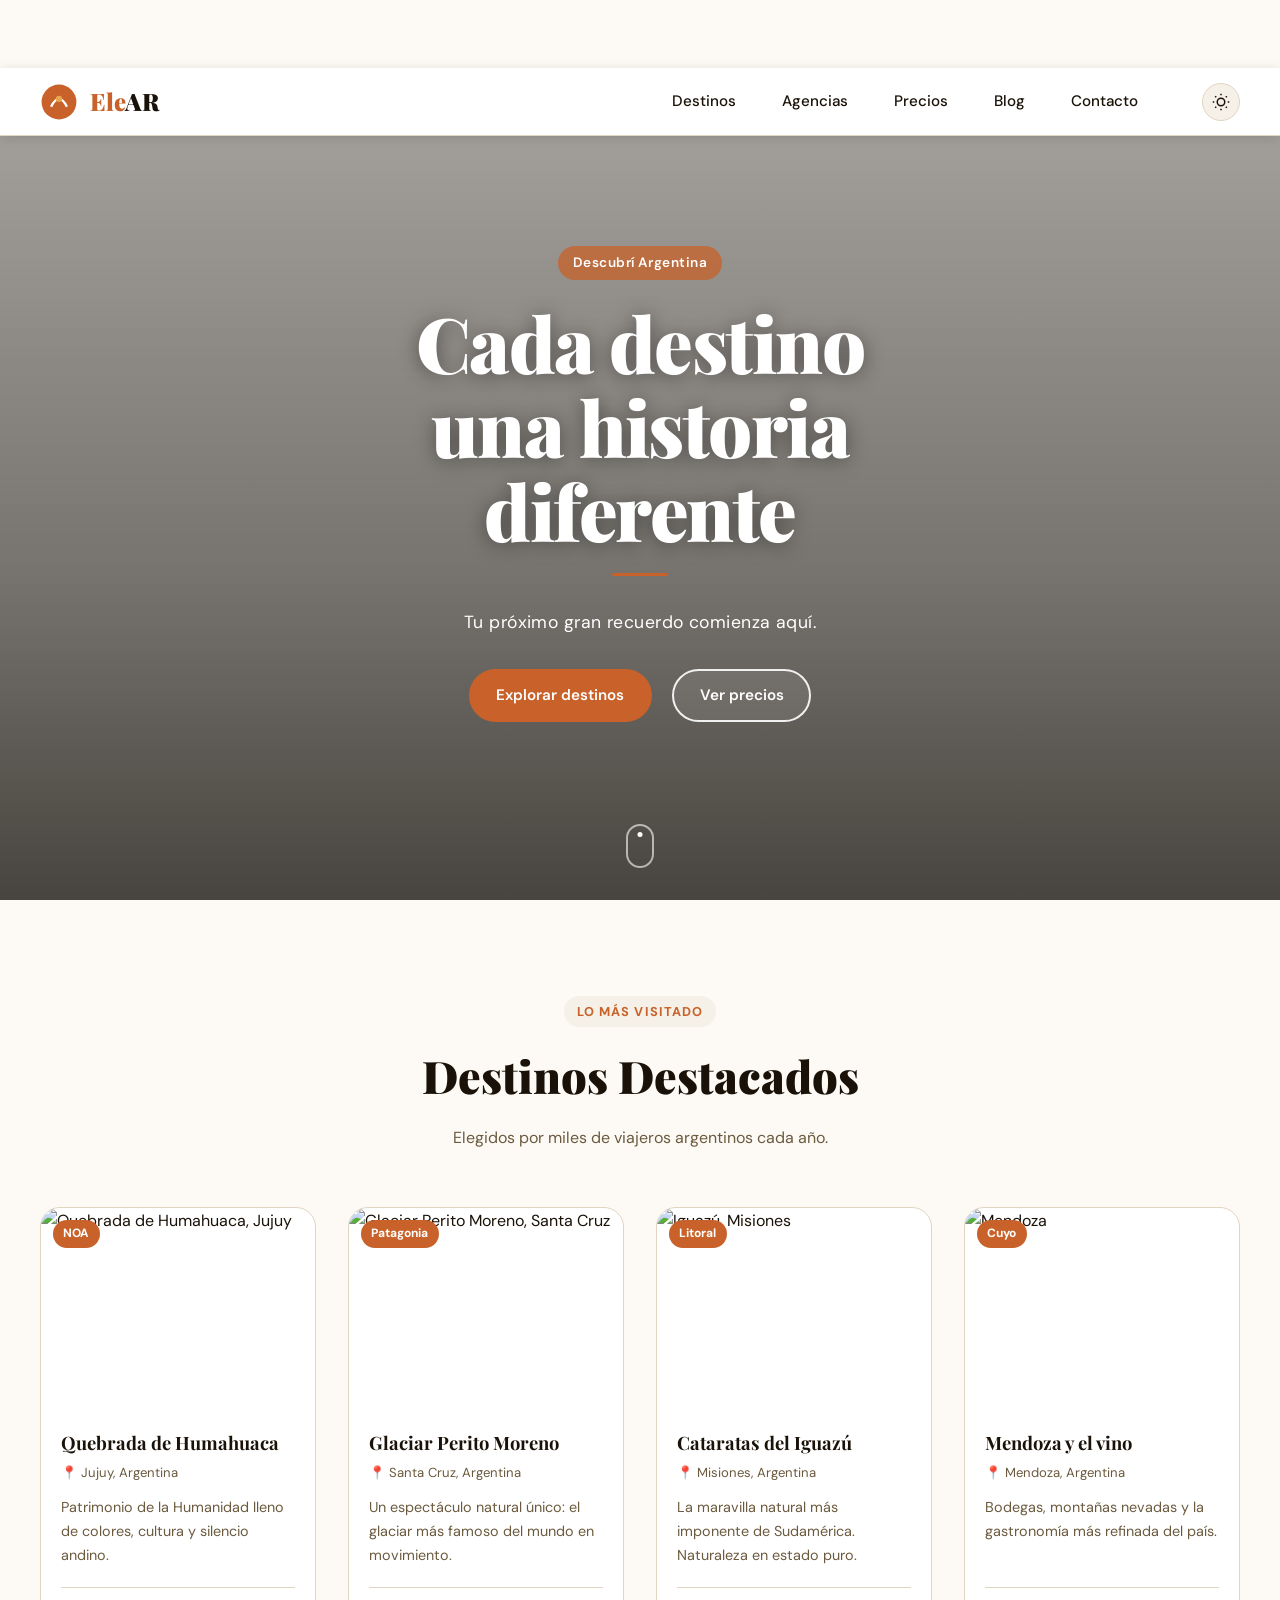
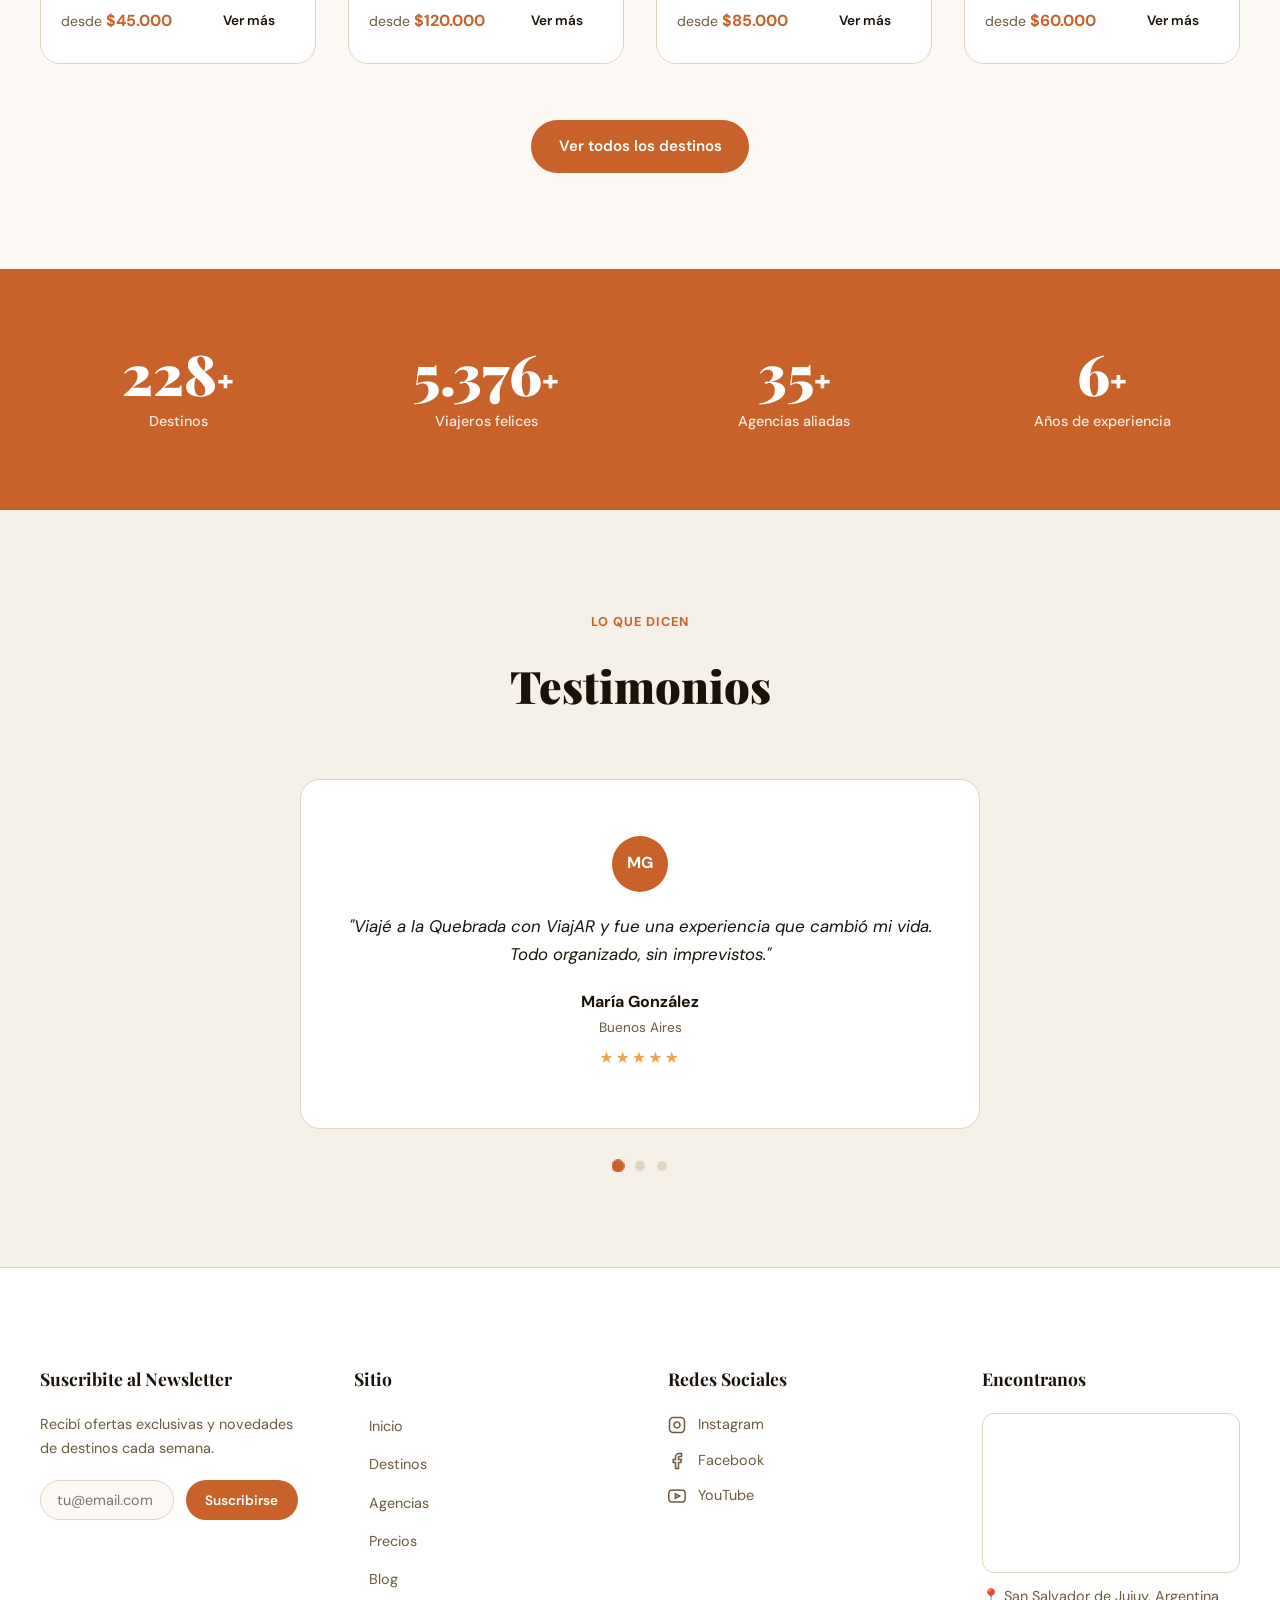
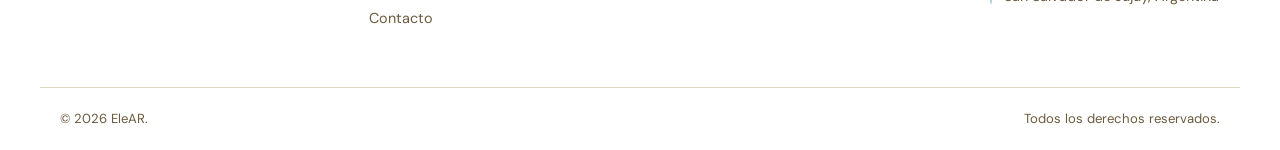
==== index.html @ 594cbf56 "Sitio - EleAR" ====
<!DOCTYPE html>
<html lang="es" data-theme="light">
<head>
  <meta charset="UTF-8" />
  <meta name="viewport" content="width=device-width, initial-scale=1.0" />
  <title>EleAR- Turismo</title>
  <link rel="preconnect" href="https://fonts.googleapis.com" />
  <link rel="preconnect" href="https://fonts.gstatic.com" crossorigin />
  <link href="https://fonts.googleapis.com/css2?family=Playfair+Display:wght@700;900&family=DM+Sans:wght@400;500;600&display=swap" rel="stylesheet" />
  <link rel="stylesheet" href="css/styles.css" />
</head>
<body>

<!-- ============================================================
     HEADER + MEGA-MENU
============================================================ -->
<header class="site-header" role="banner">
  <div class="header-inner">

    <!-- Logo -->
    <a href="index.html" class="logo" aria-label="ViajAR inicio">
      <svg class="logo-svg" viewBox="0 0 48 48" aria-hidden="true">
        <circle cx="24" cy="24" r="22" class="logo-circle"/>
        <path d="M14 30 Q24 10 34 30" class="logo-path" fill="none" stroke-width="3"/>
        <circle cx="24" cy="20" r="4" class="logo-dot"/>
      </svg>
      <span>Ele<em>AR</em></span>
    </a>

    <!-- Nav principal -->
    <nav class="main-nav" aria-label="Navegación principal">
      <ul class="nav-list" role="list">

        <li class="nav-item has-mega">
          <a href="#" class="nav-link" aria-haspopup="true" aria-expanded="false">Destinos</a>
          <div class="mega-menu" role="region" aria-label="Submenú Destinos">
            <div class="mega-col">
              <h3 class="mega-title">Por Región</h3>
              <ul>
                <li><a href="destino.html">Noroeste (NOA)</a></li>
                <li><a href="destino.html">Patagonia</a></li>
                <li><a href="destino.html">Litoral</a></li>
                <li><a href="destino.html">Cuyo</a></li>
              </ul>
            </div>
            <div class="mega-col">
              <h3 class="mega-title">Por Tipo</h3>
              <ul>
                <li><a href="destino.html">Cultural</a></li>
                <li><a href="destino.html">Naturaleza</a></li>
                <li><a href="destino.html">Sol y Playa</a></li>
                <li><a href="destino.html">Gastronómico</a></li>
              </ul>
            </div>
            <div class="mega-col mega-featured">
              <h3 class="mega-title">Destacado</h3>
              <div class="mega-card">
                <img src="https://images.unsplash.com/photo-1589909202802-8f4aadce1849?w=260&q=70" alt="Quebrada de Humahuaca" />
                <span>Quebrada de Humahuaca</span>
              </div>
            </div>
          </div>
        </li>

        <li class="nav-item has-mega">
          <a href="agencias.html" class="nav-link" aria-haspopup="true" aria-expanded="false">Agencias</a>
          <div class="mega-menu" role="region" aria-label="Submenú Agencias">
            <div class="mega-col">
              <h3 class="mega-title">Explorar</h3>
              <ul>
                <li><a href="agencias.html">Todas las Agencias</a></li>
                <li><a href="agencias.html">Mejor Valoradas</a></li>
                <li><a href="agencias.html">Nuevas</a></li>
              </ul>
            </div>
            <div class="mega-col">
              <h3 class="mega-title">Servicios</h3>
              <ul>
                <li><a href="agencias.html">Paquetes Todo Incluido</a></li>
                <li><a href="agencias.html">Viajes Grupales</a></li>
                <li><a href="agencias.html">Turismo Aventura</a></li>
              </ul>
            </div>
          </div>
        </li>

        <li class="nav-item has-mega">
          <a href="precios.html" class="nav-link" aria-haspopup="true" aria-expanded="false">Precios</a>
          <div class="mega-menu" role="region" aria-label="Submenú Precios">
            <div class="mega-col">
              <h3 class="mega-title">Planes</h3>
              <ul>
                <li><a href="precios.html">Económico</a></li>
                <li><a href="precios.html">Estándar</a></li>
                <li><a href="precios.html">Premium</a></li>
              </ul>
            </div>
            <div class="mega-col">
              <h3 class="mega-title">Ofertas</h3>
              <ul>
                <li><a href="precios.html">Última Hora</a></li>
                <li><a href="precios.html">Temporada Baja</a></li>
                <li><a href="precios.html">Grupos +10</a></li>
              </ul>
            </div>
          </div>
        </li>

        <li class="nav-item"><a href="blog.html" class="nav-link">Blog</a></li>
        <li class="nav-item"><a href="contacto.html" class="nav-link">Contacto</a></li>
      </ul>
    </nav>

    <!-- Controles header -->
    <div class="header-controls">
      <button class="theme-toggle" id="themeToggle" aria-label="Cambiar tema" title="Modo oscuro/claro">
        <svg class="icon-sun" viewBox="0 0 24 24" aria-hidden="true"><circle cx="12" cy="12" r="5"/><line x1="12" y1="1" x2="12" y2="3"/><line x1="12" y1="21" x2="12" y2="23"/><line x1="4.22" y1="4.22" x2="5.64" y2="5.64"/><line x1="18.36" y1="18.36" x2="19.78" y2="19.78"/><line x1="1" y1="12" x2="3" y2="12"/><line x1="21" y1="12" x2="23" y2="12"/><line x1="4.22" y1="19.78" x2="5.64" y2="18.36"/><line x1="18.36" y1="5.64" x2="19.78" y2="4.22"/></svg>
        <svg class="icon-moon" viewBox="0 0 24 24" aria-hidden="true"><path d="M21 12.79A9 9 0 1 1 11.21 3 7 7 0 0 0 21 12.79z"/></svg>
      </button>
      <button class="burger" id="burgerBtn" aria-label="Abrir menú" aria-expanded="false" aria-controls="mobileMenu">
        <span></span><span></span><span></span>
      </button>
    </div>

  </div>
</header>

<!-- ============================================================
     HERO
============================================================ -->
<section class="hero" aria-label="Sección principal">
  <div class="hero-video-wrap" aria-hidden="true">
    <video autoplay muted loop playsinline class="hero-fallback">
      <source src="img/hero.mp4" type="video/mp4" />
      />
    </video>
  </div>
  <div class="hero-overlay" aria-hidden="true"></div>
  <div class="hero-content">
    <p class="hero-tag animate-fade-up" style="animation-delay:.1s"> Descubrí Argentina</p>
    <h1 class="hero-title animate-fade-up" style="animation-delay:.3s">
      Cada destino<br/>una historia diferente
    </h1>
    <p class="hero-sub animate-fade-up" style="animation-delay:.5s">
      Tu próximo gran recuerdo comienza aquí.
    </p>
    <div class="hero-ctas animate-fade-up" style="animation-delay:.7s">
      <a href="destino.html" class="btn btn-primary">Explorar destinos</a>
      <a href="precios.html" class="btn btn-outline">Ver precios</a>
    </div>
  </div>
  <div class="scroll-indicator" aria-hidden="true">
    <span class="scroll-dot"></span>
  </div>
</section>

<!-- ============================================================
     DESTINOS DESTACADOS
============================================================ -->
<section class="section destinations" aria-labelledby="dest-heading">
  <div class="container">
    <div class="section-head">
      <p class="section-tag">Lo más visitado</p>
      <h2 id="dest-heading" class="section-title">Destinos Destacados</h2>
      <p class="section-sub">Elegidos por miles de viajeros argentinos cada año.</p>
    </div>

    <div class="cards-grid">

      <article class="dest-card" tabindex="0">
        <div class="card-img-wrap">
          <img src="https://media-cdn.tripadvisor.com/media/attractions-splice-spp-674x446/15/7c/ea/23.jpg" alt="Quebrada de Humahuaca, Jujuy" loading="lazy" />
          <span class="card-badge">NOA</span>
        </div>
        <div class="card-body">
          <h3 class="card-title">Quebrada de Humahuaca</h3>
          <p class="card-loc">📍 Jujuy, Argentina</p>
          <p class="card-desc">Patrimonio de la Humanidad lleno de colores, cultura y silencio andino.</p>
          <div class="card-footer">
            <span class="card-price">desde <strong>$45.000</strong></span>
            <a href="destino.html" class="btn btn-sm">Ver más</a>
          </div>
        </div>
      </article>

      <article class="dest-card" tabindex="0">
        <div class="card-img-wrap">
          <img src="https://cambio.com.co/wp-content/uploads/2023/10/hans-jurgen-weinhardt-5RFMPufTKPA-unsplash-scaled.jpg" alt="Glaciar Perito Moreno, Santa Cruz" loading="lazy" />
          <span class="card-badge">Patagonia</span>
        </div>
        <div class="card-body">
          <h3 class="card-title">Glaciar Perito Moreno</h3>
          <p class="card-loc">📍 Santa Cruz, Argentina</p>
          <p class="card-desc">Un espectáculo natural único: el glaciar más famoso del mundo en movimiento.</p>
          <div class="card-footer">
            <span class="card-price">desde <strong>$120.000</strong></span>
            <a href="destino.html" class="btn btn-sm">Ver más</a>
          </div>
        </div>
      </article>

      <article class="dest-card" tabindex="0">
        <div class="card-img-wrap">
          <img src="https://encrypted-tbn0.gstatic.com/images?q=tbn:ANd9GcShATG65g0vOlPx7kpjGFLGvDy3nMcRwxVE0Q&s" alt="Iguazú, Misiones" loading="lazy" />
          <span class="card-badge">Litoral</span>
        </div>
        <div class="card-body">
          <h3 class="card-title">Cataratas del Iguazú</h3>
          <p class="card-loc">📍 Misiones, Argentina</p>
          <p class="card-desc">La maravilla natural más imponente de Sudamérica. Naturaleza en estado puro.</p>
          <div class="card-footer">
            <span class="card-price">desde <strong>$85.000</strong></span>
            <a href="destino.html" class="btn btn-sm">Ver más</a>
          </div>
        </div>
      </article>

      <article class="dest-card" tabindex="0">
        <div class="card-img-wrap">
          <img src="https://www.grantthornton.com.ar/contentassets/e80f806a07234fb0afb346058c1bc24c/banner---hecho-en-mendoza.jpg" alt="Mendoza" loading="lazy" />
          <span class="card-badge">Cuyo</span>
        </div>
        <div class="card-body">
          <h3 class="card-title">Mendoza y el vino</h3>
          <p class="card-loc">📍 Mendoza, Argentina</p>
          <p class="card-desc">Bodegas, montañas nevadas y la gastronomía más refinada del país.</p>
          <div class="card-footer">
            <span class="card-price">desde <strong>$60.000</strong></span>
            <a href="destino.html" class="btn btn-sm">Ver más</a>
          </div>
        </div>
      </article>

    </div>
    <div class="section-cta">
      <a href="destino.html" class="btn btn-primary">Ver todos los destinos</a>
    </div>
  </div>
</section>

<!-- ============================================================
     CONTADOR ANIMADO
============================================================ -->
<section class="section stats-section" aria-label="Estadísticas">
  <div class="container">
    <div class="stats-grid">
      <div class="stat-item">
        <span class="stat-number" data-target="500">0</span><span class="stat-plus">+</span>
        <p class="stat-label">Destinos</p>
      </div>
      <div class="stat-item">
        <span class="stat-number" data-target="12000">0</span><span class="stat-plus">+</span>
        <p class="stat-label">Viajeros felices</p>
      </div>
      <div class="stat-item">
        <span class="stat-number" data-target="80">0</span><span class="stat-plus">+</span>
        <p class="stat-label">Agencias aliadas</p>
      </div>
      <div class="stat-item">
        <span class="stat-number" data-target="15">0</span><span class="stat-plus">+</span>
        <p class="stat-label">Años de experiencia</p>
      </div>
    </div>
  </div>
</section>

<!-- ============================================================
     TESTIMONIOS – Carrusel solo CSS
============================================================ -->
<section class="section testimonials" aria-labelledby="test-heading">
  <div class="container">
    <div class="section-head">
      <p class="section-tag">Lo que dicen</p>
      <h2 id="test-heading" class="section-title">Testimonios</h2>
    </div>

    <div class="carousel-wrapper">
      <input type="radio" name="carousel" id="c1" checked aria-label="Testimonio 1" />
      <input type="radio" name="carousel" id="c2" aria-label="Testimonio 2"/>
      <input type="radio" name="carousel" id="c3" aria-label="Testimonio 3"/>

      <div class="carousel-track">
        <article class="testimonial-card slide" id="slide1">
          <div class="test-avatar" aria-hidden="true">MG</div>
          <blockquote>
            <p>"Viajé a la Quebrada con ViajAR y fue una experiencia que cambió mi vida. Todo organizado, sin imprevistos."</p>
          </blockquote>
          <footer>
            <strong>María González</strong>
            <span>Buenos Aires</span>
            <div class="stars" aria-label="5 de 5 estrellas">★★★★★</div>
          </footer>
        </article>

        <article class="testimonial-card slide" id="slide2">
          <div class="test-avatar" aria-hidden="true">CR</div>
          <blockquote>
            <p>"Los precios son increíbles y la atención es personalizada. Ya reservé mi tercer viaje con ellos."</p>
          </blockquote>
          <footer>
            <strong>Carlos Ramos</strong>
            <span>Córdoba</span>
            <div class="stars" aria-label="5 de 5 estrellas">★★★★★</div>
          </footer>
        </article>

        <article class="testimonial-card slide" id="slide3">
          <div class="test-avatar" aria-hidden="true">LP</div>
          <blockquote>
            <p>"El blog de destinos me ayudó a descubrir lugares que nunca hubiera conocido. ¡Muy recomendable!"</p>
          </blockquote>
          <footer>
            <strong>Laura Pérez</strong>
            <span>Rosario</span>
            <div class="stars" aria-label="5 de 5 estrellas">★★★★★</div>
          </footer>
        </article>
      </div>

      <div class="carousel-dots" aria-label="Navegación del carrusel">
        <label for="c1" class="dot" aria-label="Ir al testimonio 1"></label>
        <label for="c2" class="dot" aria-label="Ir al testimonio 2"></label>
        <label for="c3" class="dot" aria-label="Ir al testimonio 3"></label>
      </div>
    </div>
  </div>
</section>

<!-- ============================================================
     FOOTER
============================================================ -->
<footer class="site-footer" role="contentinfo">
  <div class="footer-inner">

    <div class="footer-col">
      <h4 class="footer-title">Suscribite al Newsletter</h4>
      <p>Recibí ofertas exclusivas y novedades de destinos cada semana.</p>
      <form class="newsletter-form" novalidate aria-label="Formulario newsletter">
        <label for="newsletter-email" class="sr-only">Correo electrónico</label>
        <input type="email" id="newsletter-email" name="email" placeholder="tu@email.com" required aria-required="true" />
        <button type="submit" class="btn btn-primary btn-sm">Suscribirse</button>
      </form>
    </div>

    <div class="footer-col">
      <h4 class="footer-title">Sitio</h4>
      <ul class="footer-links">
        <li><a href="index.html">Inicio</a></li>
        <li><a href="destino.html">Destinos</a></li>
        <li><a href="agencias.html">Agencias</a></li>
        <li><a href="precios.html">Precios</a></li>
        <li><a href="blog.html">Blog</a></li>
        <li><a href="formulario.html">Contacto</a></li>
      </ul>
    </div>

    <div class="footer-col">
      <h4 class="footer-title">Redes Sociales</h4>
      <div class="social-links" role="list">
        <a href="https://www.instagram.com/accounts/login/?next=https%3A%2F%2Fwww.instagram.com%2F&is_from_rle" class="social-btn" role="listitem" aria-label="Instagram de ViajAR">
          <svg viewBox="0 0 24 24" aria-hidden="true"><rect x="2" y="2" width="20" height="20" rx="5" ry="5"/><path d="M16 11.37A4 4 0 1 1 12.63 8 4 4 0 0 1 16 11.37z"/><line x1="17.5" y1="6.5" x2="17.51" y2="6.5"/></svg>
          Instagram
        </a>
        <a href="https://www.facebook.com/accounts/login" class="social-btn" role="listitem" aria-label="Facebook de ViajAR">
          <svg viewBox="0 0 24 24" aria-hidden="true"><path d="M18 2h-3a5 5 0 0 0-5 5v3H7v4h3v8h4v-8h3l1-4h-4V7a1 1 0 0 1 1-1h3z"/></svg>
          Facebook
        </a>
        <a href="#" class="social-btn" role="listitem" aria-label="YouTube de ViajAR">
          <svg viewBox="0 0 24 24" aria-hidden="true"><path d="M22.54 6.42a2.78 2.78 0 0 0-1.95-1.96C18.88 4 12 4 12 4s-6.88 0-8.59.46A2.78 2.78 0 0 0 1.46 6.42 29 29 0 0 0 1 12a29 29 0 0 0 .46 5.58 2.78 2.78 0 0 0 1.95 1.96C5.12 20 12 20 12 20s6.88 0 8.59-.46a2.78 2.78 0 0 0 1.96-1.96A29 29 0 0 0 23 12a29 29 0 0 0-.46-5.58z"/><polygon points="9.75 15.02 15.5 12 9.75 8.98 9.75 15.02"/></svg>
          YouTube
        </a>
      </div>
    </div>

    <div class="footer-col footer-map-col">
      <h4 class="footer-title">Encontranos</h4>
      <div class="map-embed" role="region" aria-label="Mapa de ubicación">
        <iframe
          src="https://www.openstreetmap.org/export/embed.html?bbox=-65.332%2C-24.236%2C-65.277%2C-24.185&layer=mapnik&marker=-24.211%2C-65.305"
          title="Mapa OpenStreetMap – San Salvador de Jujuy"
          loading="lazy"
          allowfullscreen
        ></iframe>
      </div>
      <p class="footer-address">📍 San Salvador de Jujuy, Argentina</p>
    </div>

  </div>

  <div class="footer-bottom">
    <p>© 2026 EleAR.</p>
    <p>Todos los derechos reservados.</p>
  </div>
</footer>

<script src="js/main.js"></script>

</body>
</html>
---- css/styles.css ----
:root {
  /* Colores principales */
  --color-primary:     #c8622a;
  --color-primary-dk:  #a04d1e;
  --color-accent:      #e8a74b;
  --color-bg:          #fdfaf6;
  --color-surface:     #ffffff;
  --color-surface2:    #f5f0e8;
  --color-text:        #1a1208;
  --color-text-muted:  #6b5a3e;
  --color-border:      #e0d5c0;
  --color-shadow:      rgba(0,0,0,.12);

  /* Tipografía */
  --font-display: 'Playfair Display', Georgia, serif;
  --font-body:    'DM Sans', system-ui, sans-serif;

  /* Espaciado */
  --space-xs: .375rem;
  --space-sm: .75rem;
  --space-md: 1.25rem;
  --space-lg: 2rem;
  --space-xl: 3.5rem;
  --space-2xl:6rem;

  /* Bordes */
  --radius-sm: 6px;
  --radius-md: 12px;
  --radius-lg: 20px;
  --radius-pill:999px;

  /* Transiciones */
  --transition: 250ms ease;
  --transition-slow: 500ms ease;

  /* Header */
  --header-h: 68px;
}

/* Dark Mode */
[data-theme="dark"] {
  --color-bg:         #100c05;
  --color-surface:    #1e1608;
  --color-surface2:   #2a1f0e;
  --color-text:       #f5ead8;
  --color-text-muted: #b09a78;
  --color-border:     #3a2d18;
  --color-shadow:     rgba(0,0,0,.4);
}

/* ============================================================
   RESET + BASE
   ============================================================ */
*, *::before, *::after { box-sizing: border-box; margin: 0; padding: 0; }

html {
  scroll-behavior: smooth;
  scroll-snap-type: y proximity; /* Scroll snap */
  font-size: 16px;
}

body {
  font-family: var(--font-body);
  background-color: var(--color-bg);
  color: var(--color-text);
  line-height: 1.65;
  transition: background-color var(--transition-slow), color var(--transition-slow);
  overflow-x: hidden;
}

img { display: block; max-width: 100%; height: auto; }
a  { color: inherit; text-decoration: none; }
ul { list-style: none; }
button { cursor: pointer; font-family: inherit; }

/* Utilidad: solo para lectores de pantalla */
.sr-only {
  position: absolute; width:1px; height:1px;
  padding:0; margin:-1px; overflow:hidden;
  clip:rect(0,0,0,0); white-space:nowrap; border:0;
}

/* Focus visible (accesibilidad) */
:focus-visible {
  outline: 3px solid var(--color-primary);
  outline-offset: 3px;
  border-radius: var(--radius-sm);
}

/* ============================================================
   CONTENEDOR
   ============================================================ */
.container {
  width: min(1200px, 94%);
  margin-inline: auto;
}

/* ============================================================
   BOTONES
   ============================================================ */
.btn {
  display: inline-flex;
  align-items: center;
  gap: var(--space-xs);
  padding: .75rem 1.6rem;
  border-radius: var(--radius-pill);
  font-weight: 600;
  font-size: .95rem;
  border: 2px solid transparent;
  transition: transform var(--transition), box-shadow var(--transition),
              background-color var(--transition), color var(--transition);
}
.btn:hover  { transform: translateY(-2px); box-shadow: 0 8px 24px var(--color-shadow); }
.btn:active { transform: translateY(0); }

.btn-primary {
  background-color: var(--color-primary);
  color: #fff;
}
.btn-primary:hover { background-color: var(--color-primary-dk); }

.btn-outline {
  border-color: rgba(255,255,255,.9);
  color: #fff;
  background: rgba(255,255,255,.08);
}
.btn-outline:hover {
  background: rgba(255,255,255,.22);
  border-color: #fff;
}

.btn-sm { padding: .5rem 1.1rem; font-size: .85rem; }

/* ============================================================
   HEADER
   ============================================================ */
.site-header {
  position: sticky;
  top: 0;
  z-index: 100;
  height: var(--header-h);
  background-color: var(--color-surface);
  border-bottom: 1px solid var(--color-border);
  box-shadow: 0 2px 12px var(--color-shadow);
  transition: background-color var(--transition-slow);
}

.header-inner {
  display: flex;
  align-items: center;
  gap: var(--space-lg);
  height: 100%;
  width: min(1200px, 94%);
  margin-inline: auto;
}

/* Logo */
.logo {
  display: flex;
  align-items: center;
  gap: var(--space-sm);
  font-family: var(--font-display);
  font-size: 1.5rem;
  font-weight: 900;
  color: var(--color-primary);
  flex-shrink: 0;
}
.logo em { font-style: normal; color: var(--color-text); }
.logo-svg {
  width: 38px; height: 38px;
  transition: transform var(--transition);
}
.logo:hover .logo-svg { transform: rotate(15deg) scale(1.08); }
.logo-circle { fill: var(--color-primary); }
.logo-path   { stroke: #fff; }
.logo-dot    { fill: var(--color-accent); }

/* Nav */
.main-nav { margin-left: auto; }

.nav-list {
  display: flex;
  align-items: center;
  gap: var(--space-xs);
}

.nav-link {
  display: block;
  padding: var(--space-sm) var(--space-md);
  border-radius: var(--radius-sm);
  font-weight: 500;
  font-size: .95rem;
  color: var(--color-text);
  transition: color var(--transition), background var(--transition);
  white-space: nowrap;
}
.nav-link:hover,
.nav-item.has-mega:hover .nav-link {
  color: var(--color-primary);
  background: var(--color-surface2);
}

/* Mega Menú */
.nav-item.has-mega { position: relative; }

.mega-menu {
  display: none;  /* Mostrado con :hover CSS puro */
  position: absolute;
  top: calc(100% + 8px);
  left: 50%;
  transform: translateX(-50%);
  background: var(--color-surface);
  border: 1px solid var(--color-border);
  border-radius: var(--radius-md);
  box-shadow: 0 16px 48px rgba(0,0,0,.15);
  padding: var(--space-lg);
  display: grid;
  grid-template-columns: repeat(auto-fit, minmax(140px, 1fr));
  gap: var(--space-lg);
  min-width: 420px;
  /* Escondido por defecto con opacity/pointer-events */
  opacity: 0;
  pointer-events: none;
  transform: translateX(-50%) translateY(8px);
  transition: opacity var(--transition), transform var(--transition);
}

.nav-item.has-mega:hover .mega-menu,
.nav-item.has-mega:focus-within .mega-menu {
  opacity: 1;
  pointer-events: auto;
  transform: translateX(-50%) translateY(0);
}

.mega-title {
  font-size: .8rem;
  font-weight: 700;
  text-transform: uppercase;
  letter-spacing: .06em;
  color: var(--color-text-muted);
  margin-bottom: var(--space-sm);
}

.mega-menu ul { display: flex; flex-direction: column; gap: var(--space-xs); }
.mega-menu a {
  font-size: .9rem;
  color: var(--color-text);
  padding: 4px 0;
  border-bottom: 1px solid transparent;
  transition: color var(--transition), border-color var(--transition);
}
.mega-menu a:hover { color: var(--color-primary); border-bottom-color: var(--color-primary); }

.mega-card {
  border-radius: var(--radius-md);
  overflow: hidden;
  position: relative;
}
.mega-card img { width: 100%; height: 90px; object-fit: cover; }
.mega-card span {
  display: block;
  font-size: .8rem;
  font-weight: 600;
  padding: 4px 0 0;
  color: var(--color-text);
}

/* Controles */
.header-controls { display: flex; align-items: center; gap: var(--space-sm); margin-left: var(--space-sm); }

.theme-toggle {
  width: 38px; height: 38px;
  display: flex; align-items: center; justify-content: center;
  background: var(--color-surface2);
  border: 1px solid var(--color-border);
  border-radius: 50%;
  transition: background var(--transition);
}
.theme-toggle:hover { background: var(--color-border); }
.theme-toggle svg {
  width: 18px; height: 18px;
  stroke: var(--color-text);
  stroke-width: 2;
  fill: none;
  transition: opacity var(--transition);
}
.icon-moon { display:none; }
[data-theme="dark"] .icon-sun  { display:none; }
[data-theme="dark"] .icon-moon { display:block; }

/* Burger */
.burger {
  display: none;
  flex-direction: column;
  gap: 5px;
  width: 38px; height: 38px;
  align-items: center;
  justify-content: center;
  background: transparent;
  border: none;
}
.burger span {
  display: block;
  width: 22px; height: 2px;
  background: var(--color-text);
  border-radius: 2px;
  transition: transform var(--transition), opacity var(--transition);
}

/* ============================================================
   HERO
   ============================================================ */
.hero {
  position: relative;
  height: calc(100vh - var(--header-h));
  min-height: 500px;
  display: flex;
  align-items: center;
  justify-content: center;
  text-align: center;
  overflow: hidden;
  scroll-snap-align: start;
}

.hero-video-wrap {
  position: absolute; inset: 0;
  z-index: 0;
}
.hero-fallback {
  width: 100%; height: 100%;
  object-fit: cover;
  /* Pequeño efecto Ken Burns */
  animation: kenBurns 18s ease-in-out infinite alternate;
}
@keyframes kenBurns {
  from { transform: scale(1); }
  to   { transform: scale(1.08); }
}

.hero-overlay {
  position: absolute; inset: 0; z-index: 1;
  background: linear-gradient(
    to bottom,
    rgba(10,6,0,.35) 0%,
    rgba(10,6,0,.55) 60%,
    rgba(10,6,0,.75) 100%
  );
}

.hero-content {
  position: relative; z-index: 2;
  color: #fff;
  padding: var(--space-md);
  max-width: 720px;
}

.hero-tag {
  display: inline-block;
  background: rgba(200,98,42,.75);
  backdrop-filter: blur(4px);
  padding: .35rem .9rem;
  border-radius: var(--radius-pill);
  font-size: .85rem;
  font-weight: 600;
  letter-spacing: .04em;
  margin-bottom: var(--space-md);
}

.hero-title {
  font-family: var(--font-display);
  font-size: clamp(2.4rem, 6vw, 5rem);
  font-weight: 900;
  line-height: 1.1;
  letter-spacing: -0.02em;       
  margin-bottom: var(--space-lg); 
  text-shadow: 0 2px 20px rgba(0,0,0,.4);
}

/* Línea decorativa debajo del título */
.hero-title::after {
  content: '';
  display: block;
  width: 56px;
  height: 3px;
  background: var(--color-primary);
  border-radius: 2px;
  margin: var(--space-md) auto 0;
}

.hero-sub {
  font-size: clamp(.95rem, 2vw, 1.1rem); 
  font-weight: 400;
  opacity: .82;                           
  letter-spacing: .025em;                 
  margin-bottom: var(--space-lg);
}

.hero-ctas {
  display: flex;
  gap: var(--space-md);
  justify-content: center;
  flex-wrap: wrap;
}

/* Animaciones de entrada hero */
.animate-fade-up {
  animation: fadeUp .7s both;
}
@keyframes fadeUp {
  from { opacity:0; transform:translateY(28px); }
  to   { opacity:1; transform:translateY(0); }
}

/* Scroll indicator */
.scroll-indicator {
  position: absolute;
  bottom: var(--space-lg);
  left: 50%;
  transform: translateX(-50%);
  z-index: 2;
}
.scroll-dot {
  display: block;
  width: 28px; height: 44px;
  border: 2px solid rgba(255,255,255,.6);
  border-radius: var(--radius-pill);
  position: relative;
}
.scroll-dot::before {
  content: '';
  position: absolute;
  top: 6px; left: 50%;
  transform: translateX(-50%);
  width: 5px; height: 5px;
  border-radius: 50%;
  background: #fff;
  animation: scrollBounce 1.4s ease-in-out infinite;
}
@keyframes scrollBounce {
  0%,100% { top: 6px; opacity:1; }
  50%      { top: 22px; opacity:.4; }
}

/* ============================================================
   SECCIONES GENÉRICAS
   ============================================================ */
.section {
  padding: var(--space-2xl) 0;
  scroll-snap-align: start;
}

.section-head {
  text-align: center;
  margin-bottom: var(--space-xl);
}
.section-tag {
  display: inline-block;
  background: var(--color-surface2);
  color: var(--color-primary);
  font-size: .8rem;
  font-weight: 700;
  text-transform: uppercase;
  letter-spacing: .08em;
  padding: .3rem .85rem;
  border-radius: var(--radius-pill);
  margin-bottom: var(--space-sm);
}
.section-title {
  font-family: var(--font-display);
  font-size: clamp(1.8rem, 4vw, 2.8rem);
  font-weight: 900;
  margin-bottom: var(--space-sm);
}
.section-sub { color: var(--color-text-muted); max-width: 540px; margin-inline: auto; }
.section-cta { text-align: center; margin-top: var(--space-xl); }

/* ============================================================
   DESTINOS – CARDS
   ============================================================ */
.destinations { background: var(--color-bg); }

.cards-grid {
  display: grid;
  grid-template-columns: repeat(auto-fill, minmax(260px, 1fr));
  gap: var(--space-lg);
}

.dest-card {
  background: var(--color-surface);
  border: 1px solid var(--color-border);
  border-radius: var(--radius-lg);
  overflow: hidden;
  transition: transform var(--transition), box-shadow var(--transition);
  display: flex;
  flex-direction: column;
}
.dest-card:hover,
.dest-card:focus { transform: translateY(-6px); box-shadow: 0 20px 48px rgba(0,0,0,.14); }

.card-img-wrap {
  position: relative;
  overflow: hidden;
  height: 200px;
}
.card-img-wrap img {
  width: 100%; height: 100%;
  object-fit: cover;
  transition: transform var(--transition-slow);
}
.dest-card:hover .card-img-wrap img { transform: scale(1.07); }

.card-badge {
  position: absolute;
  top: var(--space-sm);
  left: var(--space-sm);
  background: var(--color-primary);
  color: #fff;
  font-size: .75rem;
  font-weight: 700;
  padding: .25rem .65rem;
  border-radius: var(--radius-pill);
}

.card-body {
  padding: var(--space-md);
  display: flex;
  flex-direction: column;
  flex: 1;
}
.card-title {
  font-family: var(--font-display);
  font-size: 1.15rem;
  font-weight: 700;
  margin-bottom: 4px;
}
.card-loc  { font-size: .82rem; color: var(--color-text-muted); margin-bottom: var(--space-sm); }
.card-desc { font-size: .9rem; color: var(--color-text-muted); flex: 1; }

.card-footer {
  display: flex;
  align-items: center;
  justify-content: space-between;
  margin-top: var(--space-md);
  padding-top: var(--space-sm);
  border-top: 1px solid var(--color-border);
}
.card-price { font-size: .88rem; color: var(--color-text-muted); }
.card-price strong { color: var(--color-primary); font-weight: 700; font-size: 1rem; }

/* ============================================================
   CONTADORES
   ============================================================ */
.stats-section {
  background: var(--color-primary);
  color: #fff;
  padding: var(--space-xl) 0;
}

.stats-grid {
  display: grid;
  grid-template-columns: repeat(auto-fit, minmax(160px, 1fr));
  gap: var(--space-lg);
  text-align: center;
}

.stat-item { padding: var(--space-md); }

.stat-number {
  display: inline-block;
  font-family: var(--font-display);
  font-size: clamp(2.5rem, 5vw, 3.5rem);
  font-weight: 900;
  line-height: 1;
}
.stat-plus { font-size: 1.8rem; font-weight: 900; vertical-align: super; }
.stat-label { font-size: .9rem; opacity: .88; margin-top: 6px; font-weight: 500; }

/* ============================================================
   TESTIMONIOS – Carrusel solo CSS
   ============================================================ */
.testimonials { background: var(--color-surface2); }

/* Esconder los radio buttons */
.carousel-wrapper input[type="radio"] { display: none; }

.carousel-wrapper { position: relative; max-width: 680px; margin-inline: auto; }

.carousel-track {
  display: grid;
  grid-template-columns: 1fr;
  /* Ocultar todos los slides */
}

/* Mostrar slide activo */
#c1:checked ~ .carousel-track #slide1,
#c2:checked ~ .carousel-track #slide2,
#c3:checked ~ .carousel-track #slide3 {
  display: flex;
}

.testimonial-card {
  display: none;   /* Oculto por defecto */
  flex-direction: column;
  align-items: center;
  text-align: center;
  background: var(--color-surface);
  border: 1px solid var(--color-border);
  border-radius: var(--radius-lg);
  padding: var(--space-xl) var(--space-lg);
  gap: var(--space-md);
  animation: fadeUp .4s both;
}

.test-avatar {
  width: 56px; height: 56px;
  border-radius: 50%;
  background: var(--color-primary);
  color: #fff;
  font-weight: 700;
  font-size: 1rem;
  display: flex; align-items: center; justify-content: center;
}

.testimonial-card blockquote p {
  font-size: 1.05rem;
  font-style: italic;
  color: var(--color-text);
  line-height: 1.7;
}

.testimonial-card footer { display: flex; flex-direction: column; align-items: center; gap: 2px; }
.testimonial-card footer strong { font-weight: 700; }
.testimonial-card footer span  { font-size: .85rem; color: var(--color-text-muted); }
.stars { color: var(--color-accent); letter-spacing: 2px; margin-top: 4px; }

/* Puntos de navegación */
.carousel-dots { display: flex; gap: var(--space-sm); justify-content: center; margin-top: var(--space-lg); }

.dot {
  display: block;
  width: 10px; height: 10px;
  border-radius: 50%;
  background: var(--color-border);
  cursor: pointer;
  transition: background var(--transition), transform var(--transition);
}
#c1:checked ~ .carousel-dots label:nth-child(1),
#c2:checked ~ .carousel-dots label:nth-child(2),
#c3:checked ~ .carousel-dots label:nth-child(3) {
  background: var(--color-primary);
  transform: scale(1.3);
}

/* ============================================================
   FOOTER
   ============================================================ */
.site-footer {
  background: var(--color-surface);
  border-top: 1px solid var(--color-border);
  padding-top: var(--space-2xl);
}

.footer-inner {
  display: grid;
  grid-template-columns: repeat(auto-fit, minmax(200px, 1fr));
  gap: var(--space-xl);
  width: min(1200px, 94%);
  margin-inline: auto;
  padding-bottom: var(--space-xl);
}

.footer-title {
  font-family: var(--font-display);
  font-size: 1.1rem;
  font-weight: 700;
  margin-bottom: var(--space-md);
  color: var(--color-text);
}

.footer-col p {
  font-size: .9rem;
  color: var(--color-text-muted);
  margin-bottom: var(--space-md);
}

/* Newsletter */
.newsletter-form {
  display: flex;
  gap: var(--space-sm);
  flex-wrap: wrap;
  margin-top: var(--space-sm);
}
.newsletter-form input[type="email"] {
  flex: 1;
  min-width: 0;
  padding: .6rem 1rem;
  border: 1px solid var(--color-border);
  border-radius: var(--radius-pill);
  background: var(--color-bg);
  color: var(--color-text);
  font-family: var(--font-body);
  font-size: .9rem;
  transition: border-color var(--transition);
}
.newsletter-form input[type="email"]:focus { border-color: var(--color-primary); outline: none; }
/* Validación visual */
.newsletter-form input:valid   { border-color: #4CAF50; }
.newsletter-form input:invalid:not(:placeholder-shown) { border-color: #e53935; }

/* Links footer */
.footer-links { display: flex; flex-direction: column; gap: var(--space-sm); }
.footer-links a {
  font-size: .9rem;
  color: var(--color-text-muted);
  transition: color var(--transition);
  display: inline-flex;
  align-items: center;
  gap: 4px;
}
.footer-links a::before { content: '→'; opacity: 0; transform: translateX(-4px); transition: all var(--transition); }
.footer-links a:hover { color: var(--color-primary); }
.footer-links a:hover::before { opacity:1; transform:translateX(0); }

/* Redes sociales */
.social-links { display: flex; flex-direction: column; gap: var(--space-sm); }
.social-btn {
  display: inline-flex;
  align-items: center;
  gap: var(--space-sm);
  font-size: .9rem;
  color: var(--color-text-muted);
  transition: color var(--transition), transform var(--transition);
}
.social-btn svg {
  width: 18px; height: 18px;
  stroke: currentColor;
  stroke-width: 2;
  fill: none;
  transition: transform var(--transition);
}
.social-btn:hover { color: var(--color-primary); transform: translateX(4px); }

/* Mapa */
.map-embed {
  border-radius: var(--radius-md);
  overflow: hidden;
  border: 1px solid var(--color-border);
  height: 160px;
}
.map-embed iframe { width: 100%; height: 100%; border: none; }
.footer-address { font-size: .85rem; color: var(--color-text-muted); margin-top: var(--space-sm); }

/* Footer bottom */
.footer-bottom {
  border-top: 1px solid var(--color-border);
  padding: var(--space-md);
  text-align: center;
  font-size: .82rem;
  color: var(--color-text-muted);
  display: flex;
  justify-content: space-between;
  flex-wrap: wrap;
  gap: var(--space-sm);
  width: min(1200px, 94%);
  margin-inline: auto;
}

/* ============================================================
   RESPONSIVO
   ============================================================ */
@media (max-width: 900px) {
  /* Menú hamburguesa */
  .burger { display: flex; }

  .main-nav {
    position: absolute;
    top: var(--header-h);
    left: 0; right: 0;
    background: var(--color-surface);
    border-bottom: 1px solid var(--color-border);
    box-shadow: 0 8px 24px var(--color-shadow);
    padding: var(--space-lg);
    display: none;
  }
  .main-nav.nav-open { display: block; }

  .nav-list { flex-direction: column; align-items: flex-start; gap: var(--space-xs); }
  .nav-item.has-mega { width: 100%; }

  /* Mega menú en mobile: siempre visible */
  .mega-menu {
    position: static;
    transform: none;
    opacity: 1;
    pointer-events: auto;
    box-shadow: none;
    border: none;
    padding: var(--space-sm) var(--space-md);
    min-width: 0;
    background: var(--color-surface2);
    display: none;
    border-radius: var(--radius-md);
    margin-top: 4px;
  }
  .nav-item.has-mega:focus-within .mega-menu { display: grid; }

  .mega-featured { display: none; }

  .hero-ctas { flex-direction: column; align-items: center; }
}

@media (max-width: 600px) {
  :root { --space-2xl: 3.5rem; }

  .hero-title { font-size: 2.2rem; }
  .cards-grid { grid-template-columns: 1fr; }
  .stats-grid { grid-template-columns: 1fr 1fr; }
  .footer-inner { grid-template-columns: 1fr; }
  .footer-bottom { flex-direction: column; align-items: center; }
  .newsletter-form { flex-direction: column; }
  .newsletter-form .btn { width: 100%; justify-content: center; }
}

/* ============================================================
   ANIMACIONES ADICIONALES
   ============================================================ */

/* Pulso en el logo */
@keyframes logoPulse {
  0%,100% { filter: drop-shadow(0 0 0 rgba(200,98,42,0)); }
  50%      { filter: drop-shadow(0 0 8px rgba(200,98,42,.5)); }
}
.logo:hover .logo-svg { animation: logoPulse .8s ease; }

/* Sheen en botón primary */
.btn-primary { position: relative; overflow: hidden; }
.btn-primary::after {
  content: '';
  position: absolute;
  top: 0; left: -100%;
  width: 60%; height: 100%;
  background: linear-gradient(90deg, transparent, rgba(255,255,255,.25), transparent);
  transition: left .5s;
}
.btn-primary:hover::after { left: 150%; }
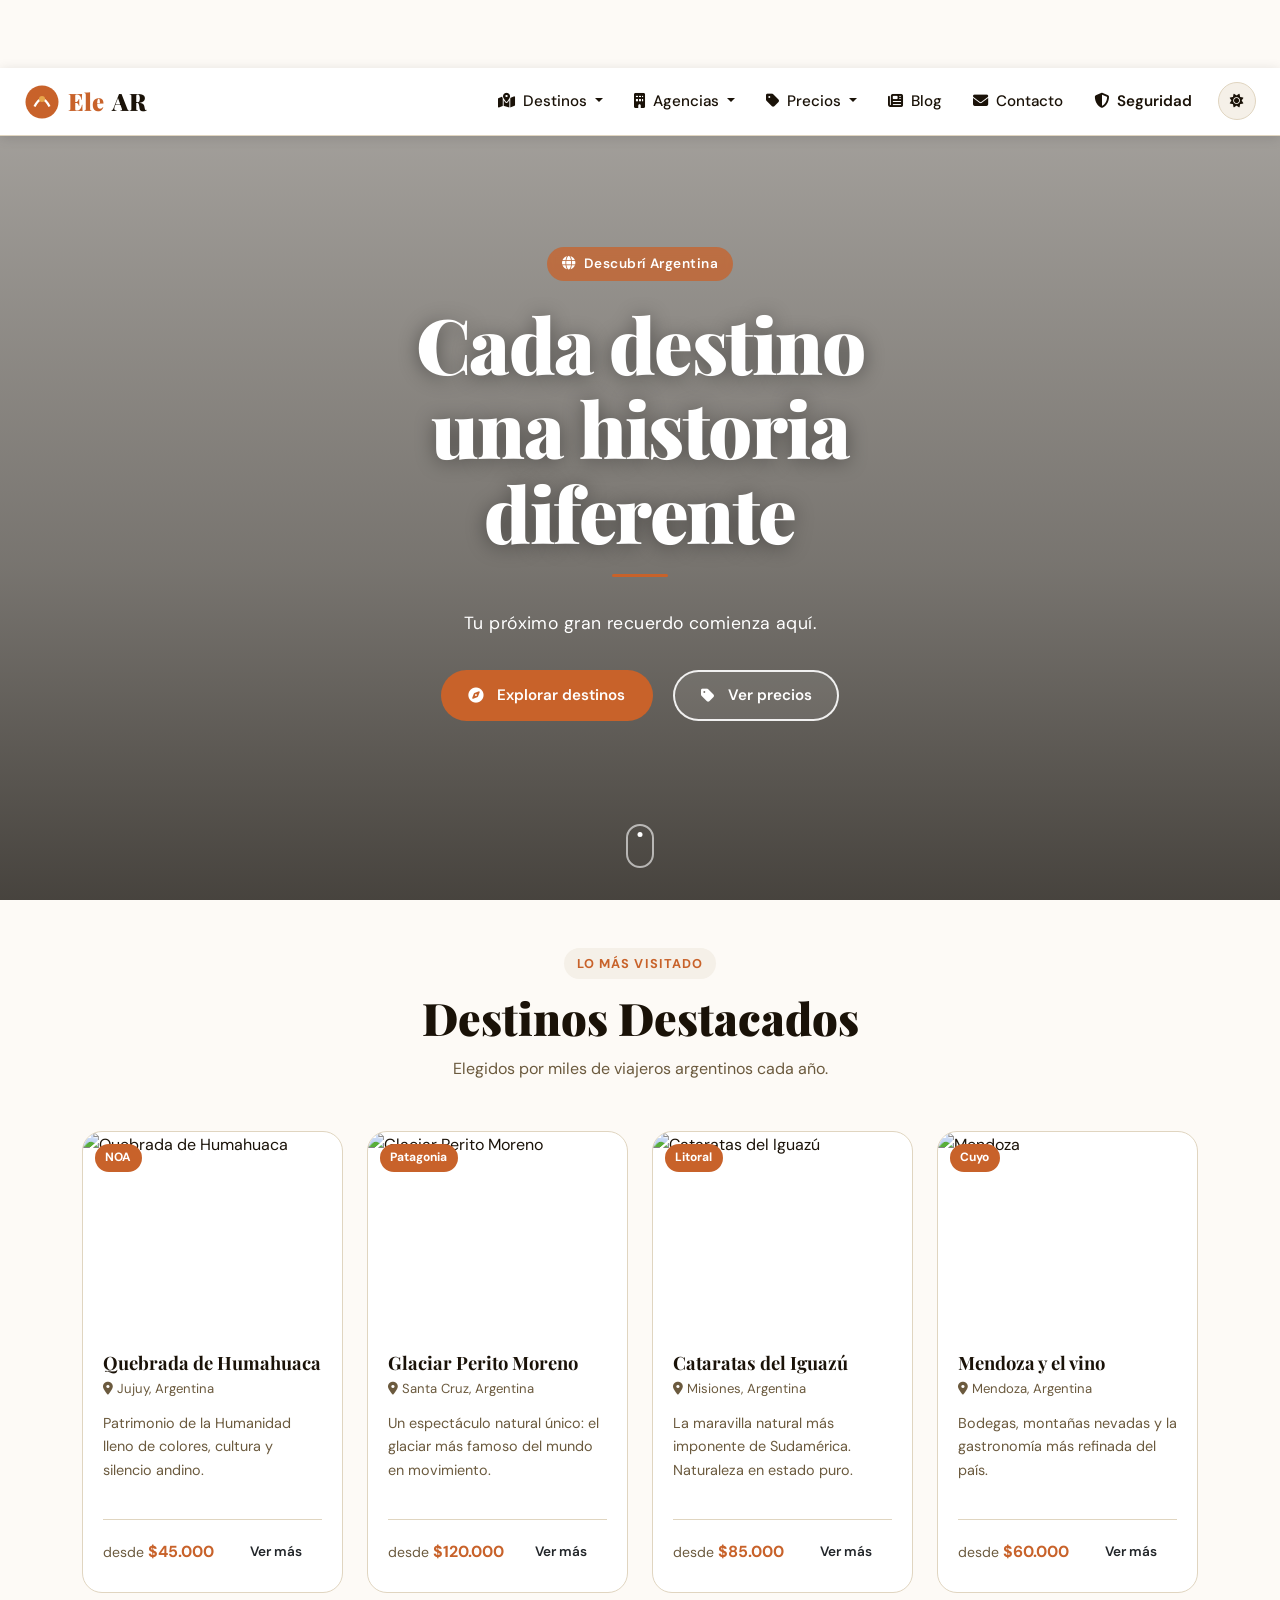
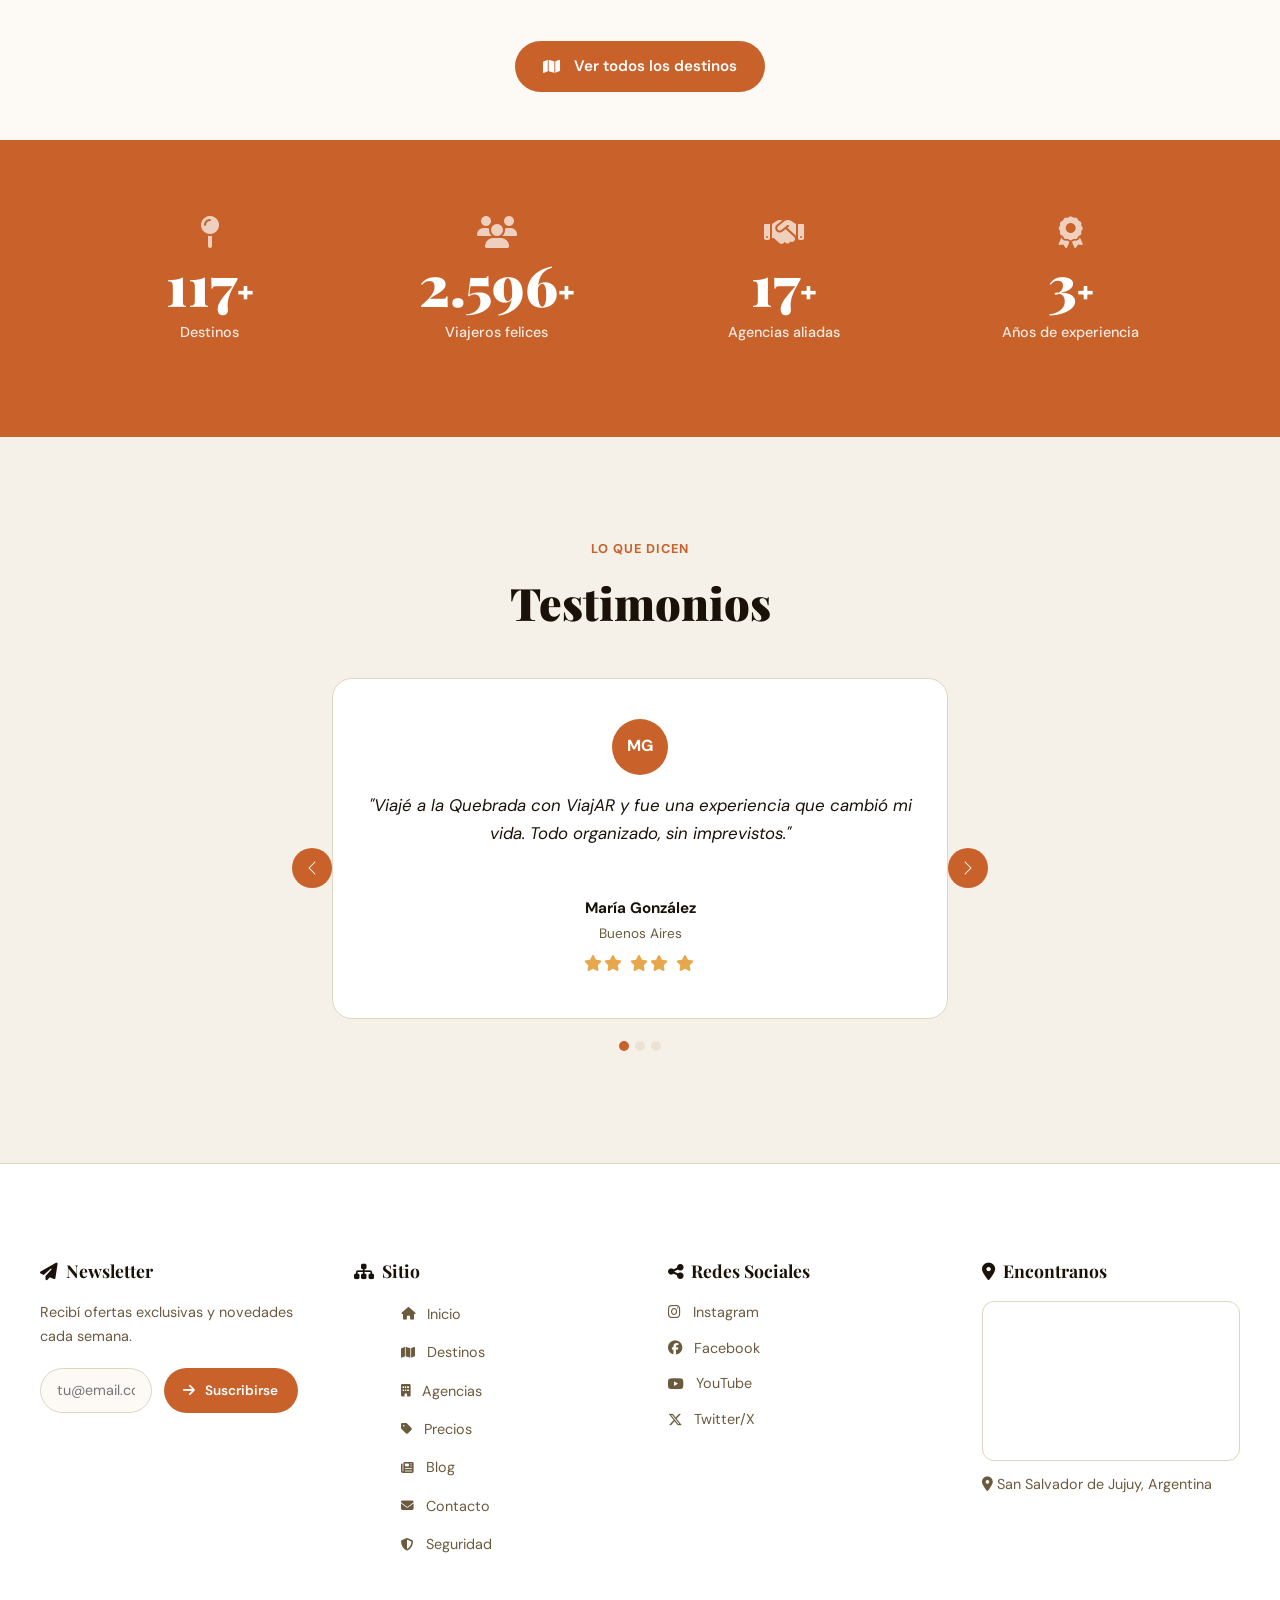
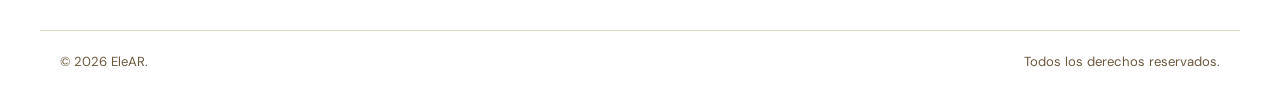
==== commit d0ff6b71: "segunda parte - Bootstrap y jQuery" ====
--- a/index.html
+++ b/index.html
@@ -3,150 +3,147 @@
 <head>
   <meta charset="UTF-8" />
   <meta name="viewport" content="width=device-width, initial-scale=1.0" />
-  <title>EleAR- Turismo</title>
+  <title>EleAR – Turismo Argentina</title>
   <link rel="preconnect" href="https://fonts.googleapis.com" />
   <link rel="preconnect" href="https://fonts.gstatic.com" crossorigin />
   <link href="https://fonts.googleapis.com/css2?family=Playfair+Display:wght@700;900&family=DM+Sans:wght@400;500;600&display=swap" rel="stylesheet" />
+  <link rel="stylesheet" href="https://cdn.jsdelivr.net/npm/bootstrap@5.3.3/dist/css/bootstrap.min.css" />
+  <link rel="stylesheet" href="https://cdnjs.cloudflare.com/ajax/libs/font-awesome/6.5.0/css/all.min.css" />
   <link rel="stylesheet" href="css/styles.css" />
+  <link rel="stylesheet" href="css/bootstrap-custom.css" />
 </head>
 <body>
 
-<!-- ============================================================
-     HEADER + MEGA-MENU
-============================================================ -->
-<header class="site-header" role="banner">
-  <div class="header-inner">
-
-    <!-- Logo -->
-    <a href="index.html" class="logo" aria-label="ViajAR inicio">
-      <svg class="logo-svg" viewBox="0 0 48 48" aria-hidden="true">
+<!-- NAVBAR BOOTSTRAP -->
+<nav class="navbar navbar-expand-lg viajar-navbar sticky-top" aria-label="Navegación principal">
+  <div class="container-fluid px-4">
+    <a href="index.html" class="navbar-brand viajar-logo" aria-label="ViajAR inicio">
+      <svg viewBox="0 0 48 48" aria-hidden="true" class="logo-svg">
         <circle cx="24" cy="24" r="22" class="logo-circle"/>
-        <path d="M14 30 Q24 10 34 30" class="logo-path" fill="none" stroke-width="3"/>
+        <path d="M14 30 Q24 10 34 30" fill="none" stroke="#fff" stroke-width="3"/>
         <circle cx="24" cy="20" r="4" class="logo-dot"/>
       </svg>
-      <span>Ele<em>AR</em></span>
+      Ele<em>AR</em>
     </a>
 
-    <!-- Nav principal -->
-    <nav class="main-nav" aria-label="Navegación principal">
-      <ul class="nav-list" role="list">
-
-        <li class="nav-item has-mega">
-          <a href="#" class="nav-link" aria-haspopup="true" aria-expanded="false">Destinos</a>
-          <div class="mega-menu" role="region" aria-label="Submenú Destinos">
-            <div class="mega-col">
-              <h3 class="mega-title">Por Región</h3>
-              <ul>
-                <li><a href="destino.html">Noroeste (NOA)</a></li>
-                <li><a href="destino.html">Patagonia</a></li>
-                <li><a href="destino.html">Litoral</a></li>
-                <li><a href="destino.html">Cuyo</a></li>
-              </ul>
+    <button class="navbar-toggler" type="button"
+      data-bs-toggle="collapse" data-bs-target="#navbarMain"
+      aria-controls="navbarMain" aria-expanded="false" aria-label="Abrir menú">
+      <span class="navbar-toggler-icon"></span>
+    </button>
+
+    <div class="collapse navbar-collapse" id="navbarMain">
+      <ul class="navbar-nav ms-auto align-items-lg-center gap-lg-1">
+
+        <li class="nav-item dropdown mega-dropdown">
+          <a class="nav-link dropdown-toggle" href="#" role="button"
+            data-bs-toggle="dropdown" aria-expanded="false">
+            <i class="fa-solid fa-map-location-dot me-1"></i> Destinos
+          </a>
+          <div class="dropdown-menu mega-menu-bs p-4">
+            <div class="row g-4">
+              <div class="col-6 col-lg-4">
+                <h6 class="mega-title"><i class="fa-solid fa-earth-americas me-1"></i> Por Región</h6>
+                <ul class="list-unstyled">
+                  <li><a href="destino.html" class="dropdown-item px-0"><i class="fa-solid fa-chevron-right fa-xs me-1"></i>Noroeste (NOA)</a></li>
+                  <li><a href="destino.html" class="dropdown-item px-0"><i class="fa-solid fa-chevron-right fa-xs me-1"></i>Patagonia</a></li>
+                  <li><a href="destino.html" class="dropdown-item px-0"><i class="fa-solid fa-chevron-right fa-xs me-1"></i>Litoral</a></li>
+                  <li><a href="destino.html" class="dropdown-item px-0"><i class="fa-solid fa-chevron-right fa-xs me-1"></i>Cuyo</a></li>
+                </ul>
+              </div>
+              <div class="col-6 col-lg-4">
+                <h6 class="mega-title"><i class="fa-solid fa-tags me-1"></i> Por Tipo</h6>
+                <ul class="list-unstyled">
+                  <li><a href="destino.html" class="dropdown-item px-0"><i class="fa-solid fa-chevron-right fa-xs me-1"></i>Cultural</a></li>
+                  <li><a href="destino.html" class="dropdown-item px-0"><i class="fa-solid fa-chevron-right fa-xs me-1"></i>Naturaleza</a></li>
+                  <li><a href="destino.html" class="dropdown-item px-0"><i class="fa-solid fa-chevron-right fa-xs me-1"></i>Sol y Playa</a></li>
+                  <li><a href="destino.html" class="dropdown-item px-0"><i class="fa-solid fa-chevron-right fa-xs me-1"></i>Gastronómico</a></li>
+                </ul>
+              </div>
+              <div class="col-12 col-lg-4 d-none d-lg-block">
+                <h6 class="mega-title"><i class="fa-solid fa-star me-1"></i> Destacado</h6>
+                <div class="mega-featured-card">
+                  <img src="https://images.unsplash.com/photo-1589909202802-8f4aadce1849?w=260&q=70" alt="Quebrada de Humahuaca" />
+                  <span>Quebrada de Humahuaca</span>
+                </div>
+              </div>
             </div>
-            <div class="mega-col">
-              <h3 class="mega-title">Por Tipo</h3>
-              <ul>
-                <li><a href="destino.html">Cultural</a></li>
-                <li><a href="destino.html">Naturaleza</a></li>
-                <li><a href="destino.html">Sol y Playa</a></li>
-                <li><a href="destino.html">Gastronómico</a></li>
-              </ul>
-            </div>
-            <div class="mega-col mega-featured">
-              <h3 class="mega-title">Destacado</h3>
-              <div class="mega-card">
-                <img src="https://images.unsplash.com/photo-1589909202802-8f4aadce1849?w=260&q=70" alt="Quebrada de Humahuaca" />
-                <span>Quebrada de Humahuaca</span>
-              </div>
-            </div>
-          </div>
-        </li>
-
-        <li class="nav-item has-mega">
-          <a href="agencias.html" class="nav-link" aria-haspopup="true" aria-expanded="false">Agencias</a>
-          <div class="mega-menu" role="region" aria-label="Submenú Agencias">
-            <div class="mega-col">
-              <h3 class="mega-title">Explorar</h3>
-              <ul>
-                <li><a href="agencias.html">Todas las Agencias</a></li>
-                <li><a href="agencias.html">Mejor Valoradas</a></li>
-                <li><a href="agencias.html">Nuevas</a></li>
-              </ul>
-            </div>
-            <div class="mega-col">
-              <h3 class="mega-title">Servicios</h3>
-              <ul>
-                <li><a href="agencias.html">Paquetes Todo Incluido</a></li>
-                <li><a href="agencias.html">Viajes Grupales</a></li>
-                <li><a href="agencias.html">Turismo Aventura</a></li>
-              </ul>
-            </div>
-          </div>
-        </li>
-
-        <li class="nav-item has-mega">
-          <a href="precios.html" class="nav-link" aria-haspopup="true" aria-expanded="false">Precios</a>
-          <div class="mega-menu" role="region" aria-label="Submenú Precios">
-            <div class="mega-col">
-              <h3 class="mega-title">Planes</h3>
-              <ul>
-                <li><a href="precios.html">Económico</a></li>
-                <li><a href="precios.html">Estándar</a></li>
-                <li><a href="precios.html">Premium</a></li>
-              </ul>
-            </div>
-            <div class="mega-col">
-              <h3 class="mega-title">Ofertas</h3>
-              <ul>
-                <li><a href="precios.html">Última Hora</a></li>
-                <li><a href="precios.html">Temporada Baja</a></li>
-                <li><a href="precios.html">Grupos +10</a></li>
-              </ul>
-            </div>
-          </div>
-        </li>
-
-        <li class="nav-item"><a href="blog.html" class="nav-link">Blog</a></li>
-        <li class="nav-item"><a href="contacto.html" class="nav-link">Contacto</a></li>
+          </div>
+        </li>
+
+        <li class="nav-item dropdown">
+          <a class="nav-link dropdown-toggle" href="#" role="button"
+            data-bs-toggle="dropdown" aria-expanded="false">
+            <i class="fa-solid fa-building me-1"></i> Agencias
+          </a>
+          <ul class="dropdown-menu">
+            <li><a class="dropdown-item" href="agencias.html"><i class="fa-solid fa-list me-2"></i>Todas las Agencias</a></li>
+            <li><a class="dropdown-item" href="agencias.html"><i class="fa-solid fa-medal me-2"></i>Mejor Valoradas</a></li>
+            <li><hr class="dropdown-divider"></li>
+            <li><a class="dropdown-item" href="agencias.html"><i class="fa-solid fa-suitcase me-2"></i>Todo Incluido</a></li>
+          </ul>
+        </li>
+
+        <li class="nav-item dropdown">
+          <a class="nav-link dropdown-toggle" href="#" role="button"
+            data-bs-toggle="dropdown" aria-expanded="false">
+            <i class="fa-solid fa-tag me-1"></i> Precios
+          </a>
+          <ul class="dropdown-menu">
+            <li><a class="dropdown-item" href="precios.html"><i class="fa-solid fa-circle-dollar-to-slot me-2"></i>Económico</a></li>
+            <li><a class="dropdown-item" href="precios.html"><i class="fa-solid fa-star-half-stroke me-2"></i>Estándar</a></li>
+            <li><a class="dropdown-item" href="precios.html"><i class="fa-solid fa-crown me-2"></i>Premium</a></li>
+          </ul>
+        </li>
+
+        <li class="nav-item">
+          <a class="nav-link" href="blog.html"><i class="fa-solid fa-newspaper me-1"></i> Blog</a>
+        </li>
+        <li class="nav-item">
+          <a class="nav-link" href="contacto.html"><i class="fa-solid fa-envelope me-1"></i> Contacto</a>
+        </li>
+        <li class="nav-item">
+          <a class="nav-link nav-phishing" href="phishing.html">
+            <i class="fa-solid fa-shield-halved me-1"></i> Seguridad
+          </a>
+        </li>
+        <li class="nav-item ms-lg-2">
+          <button class="btn btn-sm theme-toggle-bs" id="themeToggle" aria-label="Cambiar tema">
+            <i class="fa-solid fa-sun icon-sun"></i>
+            <i class="fa-solid fa-moon icon-moon"></i>
+          </button>
+        </li>
       </ul>
-    </nav>
-
-    <!-- Controles header -->
-    <div class="header-controls">
-      <button class="theme-toggle" id="themeToggle" aria-label="Cambiar tema" title="Modo oscuro/claro">
-        <svg class="icon-sun" viewBox="0 0 24 24" aria-hidden="true"><circle cx="12" cy="12" r="5"/><line x1="12" y1="1" x2="12" y2="3"/><line x1="12" y1="21" x2="12" y2="23"/><line x1="4.22" y1="4.22" x2="5.64" y2="5.64"/><line x1="18.36" y1="18.36" x2="19.78" y2="19.78"/><line x1="1" y1="12" x2="3" y2="12"/><line x1="21" y1="12" x2="23" y2="12"/><line x1="4.22" y1="19.78" x2="5.64" y2="18.36"/><line x1="18.36" y1="5.64" x2="19.78" y2="4.22"/></svg>
-        <svg class="icon-moon" viewBox="0 0 24 24" aria-hidden="true"><path d="M21 12.79A9 9 0 1 1 11.21 3 7 7 0 0 0 21 12.79z"/></svg>
-      </button>
-      <button class="burger" id="burgerBtn" aria-label="Abrir menú" aria-expanded="false" aria-controls="mobileMenu">
-        <span></span><span></span><span></span>
-      </button>
-    </div>
-
-  </div>
-</header>
-
-<!-- ============================================================
-     HERO
-============================================================ -->
+    </div>
+  </div>
+</nav>
+
+<!-- HERO -->
 <section class="hero" aria-label="Sección principal">
   <div class="hero-video-wrap" aria-hidden="true">
     <video autoplay muted loop playsinline class="hero-fallback">
       <source src="img/hero.mp4" type="video/mp4" />
-      />
+      <img src="https://images.unsplash.com/photo-1589909202802-8f4aadce1849?w=1600&q=80" alt="" />
     </video>
   </div>
   <div class="hero-overlay" aria-hidden="true"></div>
-  <div class="hero-content">
-    <p class="hero-tag animate-fade-up" style="animation-delay:.1s"> Descubrí Argentina</p>
-    <h1 class="hero-title animate-fade-up" style="animation-delay:.3s">
+  <div class="hero-content" id="heroContent">
+    <p class="hero-tag hero-animate">
+      <i class="fa-solid fa-globe me-1"></i> Descubrí Argentina
+    </p>
+    <h1 class="hero-title hero-animate">
       Cada destino<br/>una historia diferente
     </h1>
-    <p class="hero-sub animate-fade-up" style="animation-delay:.5s">
+    <p class="hero-sub hero-animate">
       Tu próximo gran recuerdo comienza aquí.
     </p>
-    <div class="hero-ctas animate-fade-up" style="animation-delay:.7s">
-      <a href="destino.html" class="btn btn-primary">Explorar destinos</a>
-      <a href="precios.html" class="btn btn-outline">Ver precios</a>
+    <div class="hero-ctas hero-animate">
+      <a href="destino.html" class="btn btn-primary">
+        <i class="fa-solid fa-compass me-2"></i>Explorar destinos
+      </a>
+      <a href="precios.html" class="btn btn-outline">
+        <i class="fa-solid fa-tag me-2"></i>Ver precios
+      </a>
     </div>
   </div>
   <div class="scroll-indicator" aria-hidden="true">
@@ -154,109 +151,113 @@
   </div>
 </section>
 
-<!-- ============================================================
-     DESTINOS DESTACADOS
-============================================================ -->
-<section class="section destinations" aria-labelledby="dest-heading">
+<!-- DESTINOS DESTACADOS -->
+<section class="section destinations py-5" aria-labelledby="dest-heading">
   <div class="container">
-    <div class="section-head">
+    <div class="section-head text-center mb-5">
       <p class="section-tag">Lo más visitado</p>
       <h2 id="dest-heading" class="section-title">Destinos Destacados</h2>
       <p class="section-sub">Elegidos por miles de viajeros argentinos cada año.</p>
     </div>
-
-    <div class="cards-grid">
-
-      <article class="dest-card" tabindex="0">
-        <div class="card-img-wrap">
-          <img src="https://media-cdn.tripadvisor.com/media/attractions-splice-spp-674x446/15/7c/ea/23.jpg" alt="Quebrada de Humahuaca, Jujuy" loading="lazy" />
-          <span class="card-badge">NOA</span>
-        </div>
-        <div class="card-body">
-          <h3 class="card-title">Quebrada de Humahuaca</h3>
-          <p class="card-loc">📍 Jujuy, Argentina</p>
-          <p class="card-desc">Patrimonio de la Humanidad lleno de colores, cultura y silencio andino.</p>
-          <div class="card-footer">
-            <span class="card-price">desde <strong>$45.000</strong></span>
-            <a href="destino.html" class="btn btn-sm">Ver más</a>
-          </div>
-        </div>
-      </article>
-
-      <article class="dest-card" tabindex="0">
-        <div class="card-img-wrap">
-          <img src="https://cambio.com.co/wp-content/uploads/2023/10/hans-jurgen-weinhardt-5RFMPufTKPA-unsplash-scaled.jpg" alt="Glaciar Perito Moreno, Santa Cruz" loading="lazy" />
-          <span class="card-badge">Patagonia</span>
-        </div>
-        <div class="card-body">
-          <h3 class="card-title">Glaciar Perito Moreno</h3>
-          <p class="card-loc">📍 Santa Cruz, Argentina</p>
-          <p class="card-desc">Un espectáculo natural único: el glaciar más famoso del mundo en movimiento.</p>
-          <div class="card-footer">
-            <span class="card-price">desde <strong>$120.000</strong></span>
-            <a href="destino.html" class="btn btn-sm">Ver más</a>
-          </div>
-        </div>
-      </article>
-
-      <article class="dest-card" tabindex="0">
-        <div class="card-img-wrap">
-          <img src="https://encrypted-tbn0.gstatic.com/images?q=tbn:ANd9GcShATG65g0vOlPx7kpjGFLGvDy3nMcRwxVE0Q&s" alt="Iguazú, Misiones" loading="lazy" />
-          <span class="card-badge">Litoral</span>
-        </div>
-        <div class="card-body">
-          <h3 class="card-title">Cataratas del Iguazú</h3>
-          <p class="card-loc">📍 Misiones, Argentina</p>
-          <p class="card-desc">La maravilla natural más imponente de Sudamérica. Naturaleza en estado puro.</p>
-          <div class="card-footer">
-            <span class="card-price">desde <strong>$85.000</strong></span>
-            <a href="destino.html" class="btn btn-sm">Ver más</a>
-          </div>
-        </div>
-      </article>
-
-      <article class="dest-card" tabindex="0">
-        <div class="card-img-wrap">
-          <img src="https://www.grantthornton.com.ar/contentassets/e80f806a07234fb0afb346058c1bc24c/banner---hecho-en-mendoza.jpg" alt="Mendoza" loading="lazy" />
-          <span class="card-badge">Cuyo</span>
-        </div>
-        <div class="card-body">
-          <h3 class="card-title">Mendoza y el vino</h3>
-          <p class="card-loc">📍 Mendoza, Argentina</p>
-          <p class="card-desc">Bodegas, montañas nevadas y la gastronomía más refinada del país.</p>
-          <div class="card-footer">
-            <span class="card-price">desde <strong>$60.000</strong></span>
-            <a href="destino.html" class="btn btn-sm">Ver más</a>
-          </div>
-        </div>
-      </article>
-
-    </div>
-    <div class="section-cta">
-      <a href="destino.html" class="btn btn-primary">Ver todos los destinos</a>
+    <div class="row g-4">
+      <div class="col-12 col-sm-6 col-xl-3">
+        <article class="dest-card h-100" tabindex="0">
+          <div class="card-img-wrap">
+            <img src="https://images.unsplash.com/photo-1589909202802-8f4aadce1849?w=600&q=75" alt="Quebrada de Humahuaca" loading="lazy" />
+            <span class="card-badge">NOA</span>
+          </div>
+          <div class="card-body">
+            <h3 class="card-title">Quebrada de Humahuaca</h3>
+            <p class="card-loc"><i class="fa-solid fa-location-dot me-1"></i>Jujuy, Argentina</p>
+            <p class="card-desc">Patrimonio de la Humanidad lleno de colores, cultura y silencio andino.</p>
+            <div class="card-footer">
+              <span class="card-price">desde <strong>$45.000</strong></span>
+              <a href="destino.html" class="btn btn-sm">Ver más</a>
+            </div>
+          </div>
+        </article>
+      </div>
+      <div class="col-12 col-sm-6 col-xl-3">
+        <article class="dest-card h-100" tabindex="0">
+          <div class="card-img-wrap">
+            <img src="https://images.unsplash.com/photo-1558618666-fcd25c85cd64?w=600&q=75" alt="Glaciar Perito Moreno" loading="lazy" />
+            <span class="card-badge">Patagonia</span>
+          </div>
+          <div class="card-body">
+            <h3 class="card-title">Glaciar Perito Moreno</h3>
+            <p class="card-loc"><i class="fa-solid fa-location-dot me-1"></i>Santa Cruz, Argentina</p>
+            <p class="card-desc">Un espectáculo natural único: el glaciar más famoso del mundo en movimiento.</p>
+            <div class="card-footer">
+              <span class="card-price">desde <strong>$120.000</strong></span>
+              <a href="destino.html" class="btn btn-sm">Ver más</a>
+            </div>
+          </div>
+        </article>
+      </div>
+      <div class="col-12 col-sm-6 col-xl-3">
+        <article class="dest-card h-100" tabindex="0">
+          <div class="card-img-wrap">
+            <img src="https://images.unsplash.com/photo-1467269204594-9661b134dd2b?w=600&q=75" alt="Cataratas del Iguazú" loading="lazy" />
+            <span class="card-badge">Litoral</span>
+          </div>
+          <div class="card-body">
+            <h3 class="card-title">Cataratas del Iguazú</h3>
+            <p class="card-loc"><i class="fa-solid fa-location-dot me-1"></i>Misiones, Argentina</p>
+            <p class="card-desc">La maravilla natural más imponente de Sudamérica. Naturaleza en estado puro.</p>
+            <div class="card-footer">
+              <span class="card-price">desde <strong>$85.000</strong></span>
+              <a href="destino.html" class="btn btn-sm">Ver más</a>
+            </div>
+          </div>
+        </article>
+      </div>
+      <div class="col-12 col-sm-6 col-xl-3">
+        <article class="dest-card h-100" tabindex="0">
+          <div class="card-img-wrap">
+            <img src="https://images.unsplash.com/photo-1550184658-ff6132a71714?w=600&q=75" alt="Mendoza" loading="lazy" />
+            <span class="card-badge">Cuyo</span>
+          </div>
+          <div class="card-body">
+            <h3 class="card-title">Mendoza y el vino</h3>
+            <p class="card-loc"><i class="fa-solid fa-location-dot me-1"></i>Mendoza, Argentina</p>
+            <p class="card-desc">Bodegas, montañas nevadas y la gastronomía más refinada del país.</p>
+            <div class="card-footer">
+              <span class="card-price">desde <strong>$60.000</strong></span>
+              <a href="destino.html" class="btn btn-sm">Ver más</a>
+            </div>
+          </div>
+        </article>
+      </div>
+    </div>
+    <div class="text-center mt-5">
+      <a href="destino.html" class="btn btn-primary">
+        <i class="fa-solid fa-map me-2"></i>Ver todos los destinos
+      </a>
     </div>
   </div>
 </section>
 
-<!-- ============================================================
-     CONTADOR ANIMADO
-============================================================ -->
+<!-- CONTADOR -->
 <section class="section stats-section" aria-label="Estadísticas">
   <div class="container">
     <div class="stats-grid">
       <div class="stat-item">
+        <i class="fa-solid fa-map-pin stat-icon" aria-hidden="true"></i>
         <span class="stat-number" data-target="500">0</span><span class="stat-plus">+</span>
         <p class="stat-label">Destinos</p>
       </div>
       <div class="stat-item">
+        <i class="fa-solid fa-users stat-icon" aria-hidden="true"></i>
         <span class="stat-number" data-target="12000">0</span><span class="stat-plus">+</span>
         <p class="stat-label">Viajeros felices</p>
       </div>
       <div class="stat-item">
+        <i class="fa-solid fa-handshake stat-icon" aria-hidden="true"></i>
         <span class="stat-number" data-target="80">0</span><span class="stat-plus">+</span>
         <p class="stat-label">Agencias aliadas</p>
       </div>
       <div class="stat-item">
+        <i class="fa-solid fa-award stat-icon" aria-hidden="true"></i>
         <span class="stat-number" data-target="15">0</span><span class="stat-plus">+</span>
         <p class="stat-label">Años de experiencia</p>
       </div>
@@ -264,136 +265,150 @@
   </div>
 </section>
 
-<!-- ============================================================
-     TESTIMONIOS – Carrusel solo CSS
-============================================================ -->
+<!-- CAROUSEL TESTIMONIOS BOOTSTRAP -->
 <section class="section testimonials" aria-labelledby="test-heading">
   <div class="container">
-    <div class="section-head">
+    <div class="section-head text-center mb-5">
       <p class="section-tag">Lo que dicen</p>
       <h2 id="test-heading" class="section-title">Testimonios</h2>
     </div>
-
-    <div class="carousel-wrapper">
-      <input type="radio" name="carousel" id="c1" checked aria-label="Testimonio 1" />
-      <input type="radio" name="carousel" id="c2" aria-label="Testimonio 2"/>
-      <input type="radio" name="carousel" id="c3" aria-label="Testimonio 3"/>
-
-      <div class="carousel-track">
-        <article class="testimonial-card slide" id="slide1">
-          <div class="test-avatar" aria-hidden="true">MG</div>
-          <blockquote>
-            <p>"Viajé a la Quebrada con ViajAR y fue una experiencia que cambió mi vida. Todo organizado, sin imprevistos."</p>
-          </blockquote>
-          <footer>
-            <strong>María González</strong>
-            <span>Buenos Aires</span>
-            <div class="stars" aria-label="5 de 5 estrellas">★★★★★</div>
-          </footer>
-        </article>
-
-        <article class="testimonial-card slide" id="slide2">
-          <div class="test-avatar" aria-hidden="true">CR</div>
-          <blockquote>
-            <p>"Los precios son increíbles y la atención es personalizada. Ya reservé mi tercer viaje con ellos."</p>
-          </blockquote>
-          <footer>
-            <strong>Carlos Ramos</strong>
-            <span>Córdoba</span>
-            <div class="stars" aria-label="5 de 5 estrellas">★★★★★</div>
-          </footer>
-        </article>
-
-        <article class="testimonial-card slide" id="slide3">
-          <div class="test-avatar" aria-hidden="true">LP</div>
-          <blockquote>
-            <p>"El blog de destinos me ayudó a descubrir lugares que nunca hubiera conocido. ¡Muy recomendable!"</p>
-          </blockquote>
-          <footer>
-            <strong>Laura Pérez</strong>
-            <span>Rosario</span>
-            <div class="stars" aria-label="5 de 5 estrellas">★★★★★</div>
-          </footer>
-        </article>
-      </div>
-
-      <div class="carousel-dots" aria-label="Navegación del carrusel">
-        <label for="c1" class="dot" aria-label="Ir al testimonio 1"></label>
-        <label for="c2" class="dot" aria-label="Ir al testimonio 2"></label>
-        <label for="c3" class="dot" aria-label="Ir al testimonio 3"></label>
+    <div id="carouselTestimonios" class="carousel slide carousel-viajar"
+      data-bs-ride="carousel" data-bs-interval="4000">
+      <div class="carousel-inner">
+        <div class="carousel-item active">
+          <article class="testimonial-card">
+            <div class="test-avatar">MG</div>
+            <blockquote>
+              <p>"Viajé a la Quebrada con ViajAR y fue una experiencia que cambió mi vida. Todo organizado, sin imprevistos."</p>
+            </blockquote>
+            <footer>
+              <strong>María González</strong>
+              <span>Buenos Aires</span>
+              <div class="stars" aria-label="5 estrellas">
+                <i class="fa-solid fa-star"></i><i class="fa-solid fa-star"></i>
+                <i class="fa-solid fa-star"></i><i class="fa-solid fa-star"></i>
+                <i class="fa-solid fa-star"></i>
+              </div>
+            </footer>
+          </article>
+        </div>
+        <div class="carousel-item">
+          <article class="testimonial-card">
+            <div class="test-avatar">CR</div>
+            <blockquote>
+              <p>"Los precios son increíbles y la atención es personalizada. Ya reservé mi tercer viaje con ellos."</p>
+            </blockquote>
+            <footer>
+              <strong>Carlos Ramos</strong>
+              <span>Córdoba</span>
+              <div class="stars" aria-label="5 estrellas">
+                <i class="fa-solid fa-star"></i><i class="fa-solid fa-star"></i>
+                <i class="fa-solid fa-star"></i><i class="fa-solid fa-star"></i>
+                <i class="fa-solid fa-star"></i>
+              </div>
+            </footer>
+          </article>
+        </div>
+        <div class="carousel-item">
+          <article class="testimonial-card">
+            <div class="test-avatar">LP</div>
+            <blockquote>
+              <p>"El blog de destinos me ayudó a descubrir lugares que nunca hubiera conocido. ¡Muy recomendable!"</p>
+            </blockquote>
+            <footer>
+              <strong>Laura Pérez</strong>
+              <span>Rosario</span>
+              <div class="stars" aria-label="5 estrellas">
+                <i class="fa-solid fa-star"></i><i class="fa-solid fa-star"></i>
+                <i class="fa-solid fa-star"></i><i class="fa-solid fa-star"></i>
+                <i class="fa-solid fa-star"></i>
+              </div>
+            </footer>
+          </article>
+        </div>
+      </div>
+      <button class="carousel-control-prev" type="button" data-bs-target="#carouselTestimonios" data-bs-slide="prev" aria-label="Anterior">
+        <span class="carousel-control-prev-icon"></span>
+      </button>
+      <button class="carousel-control-next" type="button" data-bs-target="#carouselTestimonios" data-bs-slide="next" aria-label="Siguiente">
+        <span class="carousel-control-next-icon"></span>
+      </button>
+      <div class="carousel-indicators">
+        <button type="button" data-bs-target="#carouselTestimonios" data-bs-slide-to="0" class="active" aria-current="true" aria-label="Testimonio 1"></button>
+        <button type="button" data-bs-target="#carouselTestimonios" data-bs-slide-to="1" aria-label="Testimonio 2"></button>
+        <button type="button" data-bs-target="#carouselTestimonios" data-bs-slide-to="2" aria-label="Testimonio 3"></button>
       </div>
     </div>
   </div>
 </section>
 
-<!-- ============================================================
-     FOOTER
-============================================================ -->
+<!-- FOOTER -->
 <footer class="site-footer" role="contentinfo">
   <div class="footer-inner">
-
     <div class="footer-col">
-      <h4 class="footer-title">Suscribite al Newsletter</h4>
-      <p>Recibí ofertas exclusivas y novedades de destinos cada semana.</p>
-      <form class="newsletter-form" novalidate aria-label="Formulario newsletter">
-        <label for="newsletter-email" class="sr-only">Correo electrónico</label>
-        <input type="email" id="newsletter-email" name="email" placeholder="tu@email.com" required aria-required="true" />
-        <button type="submit" class="btn btn-primary btn-sm">Suscribirse</button>
+      <h4 class="footer-title"><i class="fa-solid fa-paper-plane me-2"></i>Newsletter</h4>
+      <p>Recibí ofertas exclusivas y novedades cada semana.</p>
+      <form class="newsletter-form" id="newsletterForm" novalidate aria-label="Formulario newsletter">
+        <label for="newsletter-email" class="sr-only">Email</label>
+        <input type="email" id="newsletter-email" name="email"
+          placeholder="tu@email.com" required aria-required="true"
+          pattern="[a-z0-9._%+\-]+@[a-z0-9.\-]+\.[a-z]{2,}$" />
+        <button type="submit" class="btn btn-primary btn-sm">
+          <i class="fa-solid fa-arrow-right me-1"></i>Suscribirse
+        </button>
       </form>
-    </div>
-
+      <span class="newsletter-msg" id="newsletterMsg"></span>
+    </div>
     <div class="footer-col">
-      <h4 class="footer-title">Sitio</h4>
+      <h4 class="footer-title"><i class="fa-solid fa-sitemap me-2"></i>Sitio</h4>
       <ul class="footer-links">
-        <li><a href="index.html">Inicio</a></li>
-        <li><a href="destino.html">Destinos</a></li>
-        <li><a href="agencias.html">Agencias</a></li>
-        <li><a href="precios.html">Precios</a></li>
-        <li><a href="blog.html">Blog</a></li>
-        <li><a href="formulario.html">Contacto</a></li>
+        <li><a href="index.html"><i class="fa-solid fa-house fa-sm me-2"></i>Inicio</a></li>
+        <li><a href="destino.html"><i class="fa-solid fa-map fa-sm me-2"></i>Destinos</a></li>
+        <li><a href="agencias.html"><i class="fa-solid fa-building fa-sm me-2"></i>Agencias</a></li>
+        <li><a href="precios.html"><i class="fa-solid fa-tag fa-sm me-2"></i>Precios</a></li>
+        <li><a href="blog.html"><i class="fa-solid fa-newspaper fa-sm me-2"></i>Blog</a></li>
+        <li><a href="contacto.html"><i class="fa-solid fa-envelope fa-sm me-2"></i>Contacto</a></li>
+        <li><a href="phishing.html"><i class="fa-solid fa-shield-halved fa-sm me-2"></i>Seguridad</a></li>
       </ul>
     </div>
-
     <div class="footer-col">
-      <h4 class="footer-title">Redes Sociales</h4>
+      <h4 class="footer-title"><i class="fa-solid fa-share-nodes me-2"></i>Redes Sociales</h4>
       <div class="social-links" role="list">
-        <a href="https://www.instagram.com/accounts/login/?next=https%3A%2F%2Fwww.instagram.com%2F&is_from_rle" class="social-btn" role="listitem" aria-label="Instagram de ViajAR">
-          <svg viewBox="0 0 24 24" aria-hidden="true"><rect x="2" y="2" width="20" height="20" rx="5" ry="5"/><path d="M16 11.37A4 4 0 1 1 12.63 8 4 4 0 0 1 16 11.37z"/><line x1="17.5" y1="6.5" x2="17.51" y2="6.5"/></svg>
-          Instagram
+        <a href="#" class="social-btn" role="listitem" aria-label="Instagram">
+          <i class="fa-brands fa-instagram"></i> Instagram
         </a>
-        <a href="https://www.facebook.com/accounts/login" class="social-btn" role="listitem" aria-label="Facebook de ViajAR">
-          <svg viewBox="0 0 24 24" aria-hidden="true"><path d="M18 2h-3a5 5 0 0 0-5 5v3H7v4h3v8h4v-8h3l1-4h-4V7a1 1 0 0 1 1-1h3z"/></svg>
-          Facebook
+        <a href="#" class="social-btn" role="listitem" aria-label="Facebook">
+          <i class="fa-brands fa-facebook"></i> Facebook
         </a>
-        <a href="#" class="social-btn" role="listitem" aria-label="YouTube de ViajAR">
-          <svg viewBox="0 0 24 24" aria-hidden="true"><path d="M22.54 6.42a2.78 2.78 0 0 0-1.95-1.96C18.88 4 12 4 12 4s-6.88 0-8.59.46A2.78 2.78 0 0 0 1.46 6.42 29 29 0 0 0 1 12a29 29 0 0 0 .46 5.58 2.78 2.78 0 0 0 1.95 1.96C5.12 20 12 20 12 20s6.88 0 8.59-.46a2.78 2.78 0 0 0 1.96-1.96A29 29 0 0 0 23 12a29 29 0 0 0-.46-5.58z"/><polygon points="9.75 15.02 15.5 12 9.75 8.98 9.75 15.02"/></svg>
-          YouTube
+        <a href="#" class="social-btn" role="listitem" aria-label="YouTube">
+          <i class="fa-brands fa-youtube"></i> YouTube
         </a>
-      </div>
-    </div>
-
+        <a href="#" class="social-btn" role="listitem" aria-label="Twitter/X">
+          <i class="fa-brands fa-x-twitter"></i> Twitter/X
+        </a>
+      </div>
+    </div>
     <div class="footer-col footer-map-col">
-      <h4 class="footer-title">Encontranos</h4>
+      <h4 class="footer-title"><i class="fa-solid fa-location-dot me-2"></i>Encontranos</h4>
       <div class="map-embed" role="region" aria-label="Mapa de ubicación">
         <iframe
           src="https://www.openstreetmap.org/export/embed.html?bbox=-65.332%2C-24.236%2C-65.277%2C-24.185&layer=mapnik&marker=-24.211%2C-65.305"
           title="Mapa OpenStreetMap – San Salvador de Jujuy"
-          loading="lazy"
-          allowfullscreen
-        ></iframe>
-      </div>
-      <p class="footer-address">📍 San Salvador de Jujuy, Argentina</p>
-    </div>
-
-  </div>
-
+          loading="lazy" allowfullscreen></iframe>
+      </div>
+      <p class="footer-address"><i class="fa-solid fa-location-dot me-1"></i>San Salvador de Jujuy, Argentina</p>
+    </div>
+  </div>
   <div class="footer-bottom">
     <p>© 2026 EleAR.</p>
     <p>Todos los derechos reservados.</p>
   </div>
 </footer>
 
+<script src="https://code.jquery.com/jquery-3.7.1.min.js"></script>
+<script src="https://cdn.jsdelivr.net/npm/bootstrap@5.3.3/dist/js/bootstrap.bundle.min.js"></script>
 <script src="js/main.js"></script>
+<script src="js/index.js"></script>
 
 </body>
 </html>
